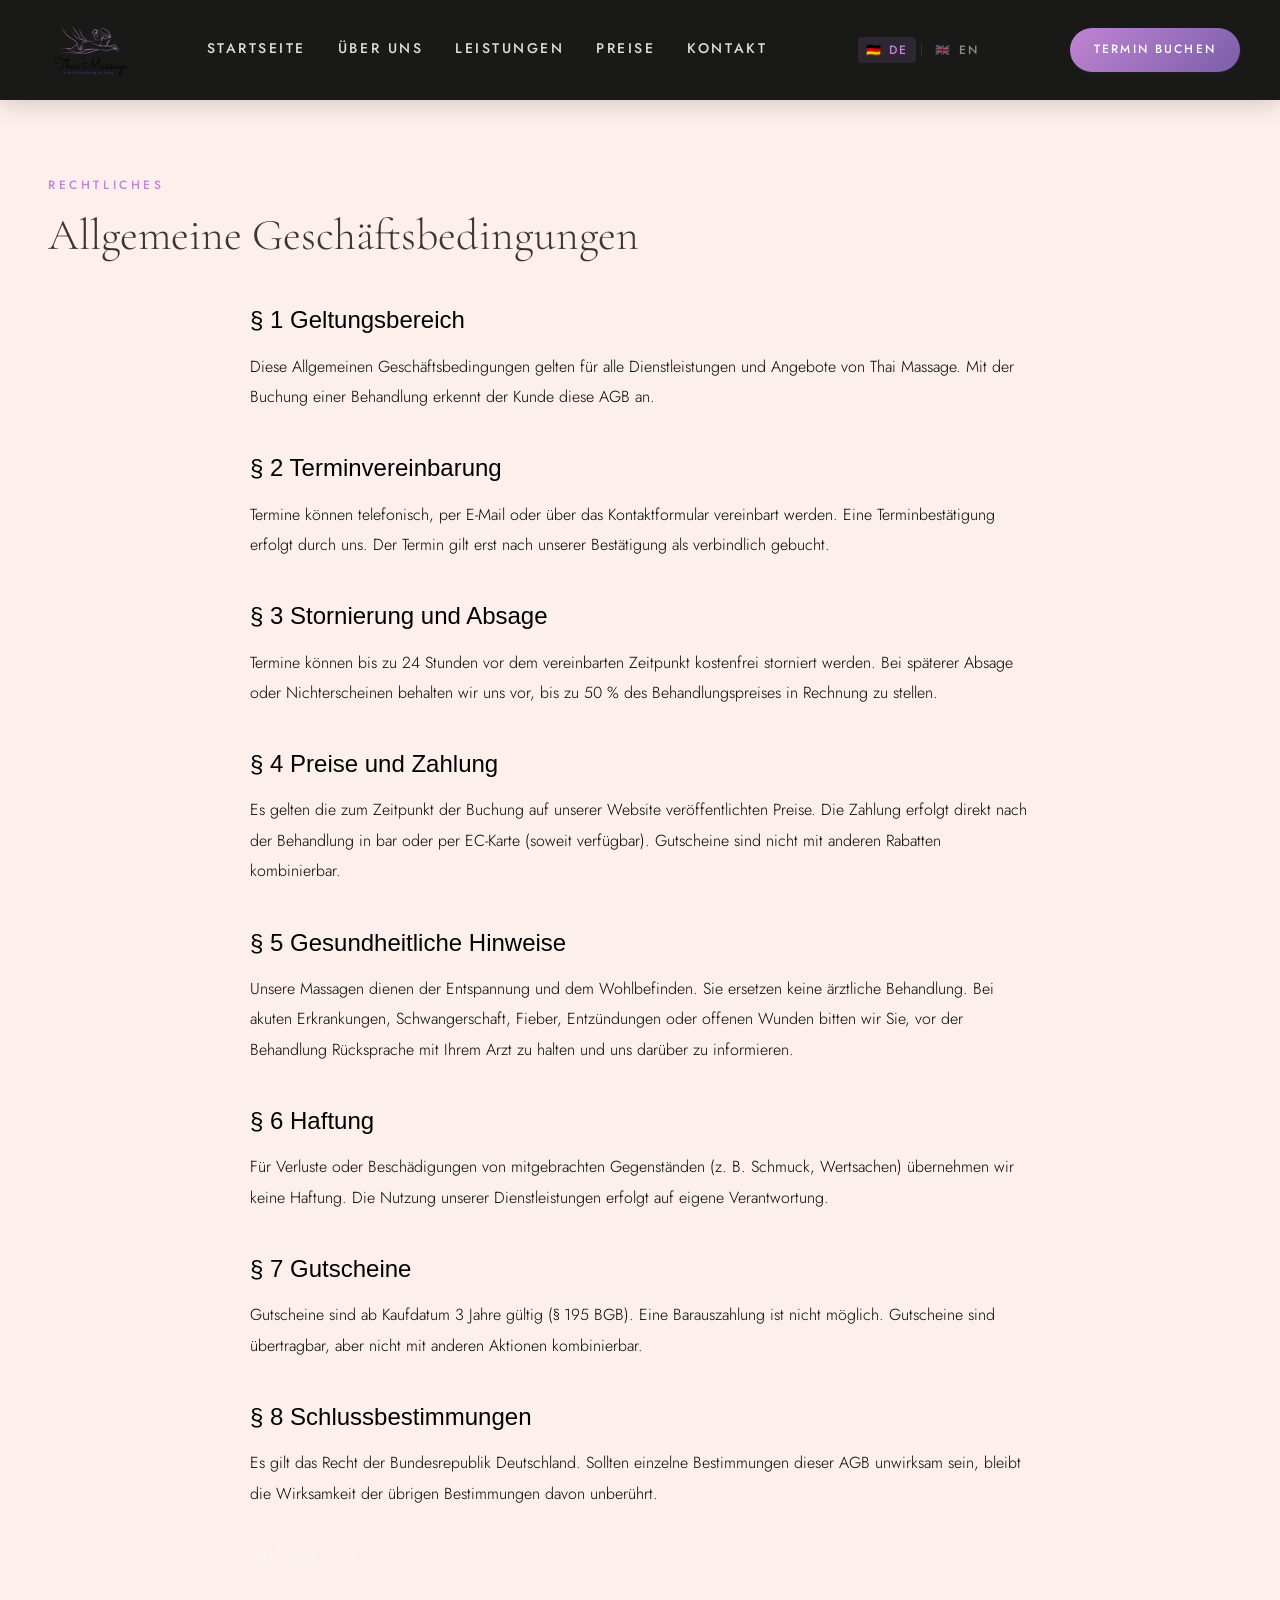
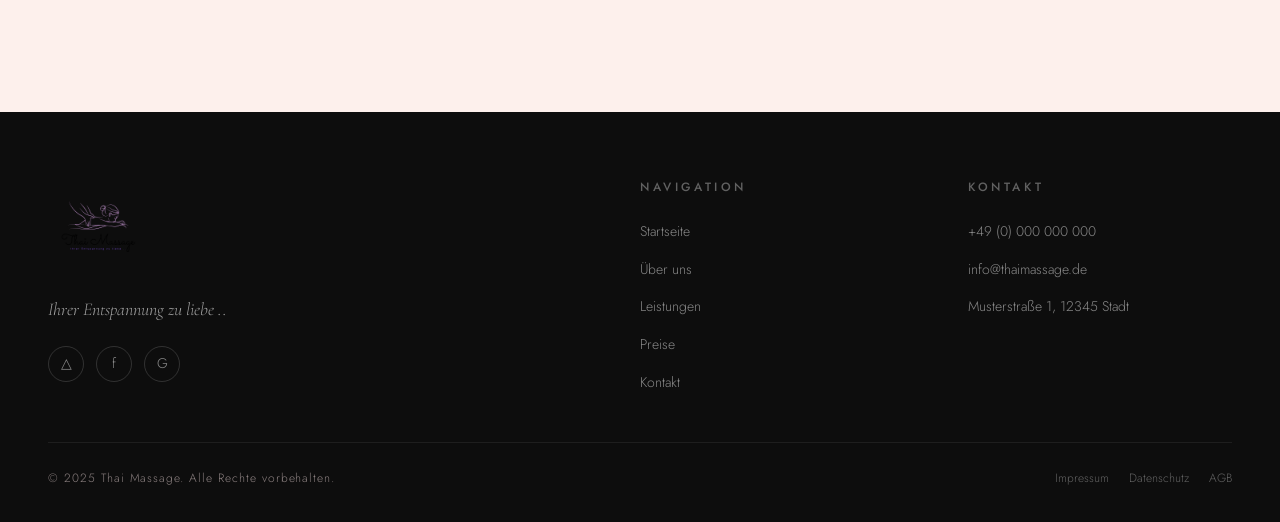
==== agb.html @ 2778a600 "update commit" ====
<!DOCTYPE html>
<html lang="de">
  <head>
    <meta charset="UTF-8" />
    <meta name="viewport" content="width=device-width, initial-scale=1.0" />
    <meta
      name="description"
      content="Allgemeine Geschäftsbedingungen – Thai Massage" />
    <title>AGB – Thai Massage</title>

    <link rel="stylesheet" href="css/variables.css" />
    <link rel="stylesheet" href="css/base.css" />
    <link rel="stylesheet" href="css/navbar.css" />
    <link rel="stylesheet" href="css/sections.css" />
    <link rel="stylesheet" href="css/contact.css" />
    <link rel="stylesheet" href="css/responsive.css" />
  </head>

  <body>
    <!-- NAVBAR -->
    <header id="navbar" class="navbar">
      <div class="navbar__inner">
        <a href="index.html" class="navbar__logo">
          <img src="images/transparent-logo.png" alt="Thai Massage Logo" />
        </a>
        <nav class="navbar__nav" aria-label="Hauptnavigation">
          <a
            href="index.html"
            class="navbar__link"
            data-de="Startseite"
            data-en="Home"
            >Startseite</a
          >
          <a
            href="index.html#about"
            class="navbar__link"
            data-de="Über uns"
            data-en="About"
            >Über uns</a
          >
          <a
            href="leistungen.html"
            class="navbar__link"
            data-de="Leistungen"
            data-en="Services"
            >Leistungen</a
          >
          <a
            href="leistungen.html#preise"
            class="navbar__link"
            data-de="Preise"
            data-en="Prices"
            >Preise</a
          >
          <a
            href="kontakt.html"
            class="navbar__link"
            data-de="Kontakt"
            data-en="Contact"
            >Kontakt</a
          >
        </nav>
        <div class="lang-toggle">
          <button class="lang-toggle__btn active" data-lang="de">🇩🇪 DE</button>
          <span class="lang-toggle__sep">|</span>
          <button class="lang-toggle__btn" data-lang="en">🇬🇧 EN</button>
        </div>
        <a
          href="kontakt.html"
          class="navbar__cta"
          data-de="Termin buchen"
          data-en="Book Now"
          >Termin buchen</a
        >
        <button
          id="burger"
          class="burger"
          aria-label="Menü öffnen"
          aria-expanded="false">
          <span class="burger__line"></span>
          <span class="burger__line"></span>
          <span class="burger__line"></span>
        </button>
      </div>
    </header>

    <!-- Mobile Menu -->
    <div id="mobileMenu" class="mobile-menu" role="dialog" aria-modal="true">
      <a
        href="index.html"
        class="mobile-menu__link"
        data-de="Startseite"
        data-en="Home"
        >Startseite</a
      >
      <a
        href="index.html#about"
        class="mobile-menu__link"
        data-de="Über uns"
        data-en="About"
        >Über uns</a
      >
      <a
        href="leistungen.html"
        class="mobile-menu__link"
        data-de="Leistungen"
        data-en="Services"
        >Leistungen</a
      >
      <a
        href="leistungen.html#preise"
        class="mobile-menu__link"
        data-de="Preise"
        data-en="Prices"
        >Preise</a
      >
      <a
        href="kontakt.html"
        class="mobile-menu__link"
        data-de="Kontakt"
        data-en="Contact"
        >Kontakt</a
      >
      <div class="mobile-menu__lang">
        <button class="lang-toggle__btn" data-lang="de">🇩🇪 DE</button>
        <span class="lang-toggle__sep">|</span>
        <button class="lang-toggle__btn" data-lang="en">🇬🇧 EN</button>
      </div>
      <a
        href="kontakt.html"
        class="mobile-menu__cta"
        data-de="Termin buchen"
        data-en="Book Now"
        >Termin buchen</a
      >
      <span class="mobile-menu__deco">Thai Massage</span>
    </div>

    <main>
      <section class="services section" id="agb">
        <div class="container">
          <div class="services__header reveal">
            <span
              class="section-label"
              data-de="Rechtliches"
              data-en="Legal"
              id="rechtliches"
              >Rechtliches</span
            >
            <h1
              class="section-title"
              data-de="Allgemeine Geschäftsbedingungen"
              data-en="Terms and Conditions"
              id="agb-h1">
              Allgemeine Geschäftsbedingungen
            </h1>
          </div>

          <div class="legal-content reveal">
            <h2 data-de="§ 1 Geltungsbereich" data-en="§ 1 Scope">
              § 1 Geltungsbereich
            </h2>
            <p
              data-de="Diese Allgemeinen Geschäftsbedingungen gelten für alle Dienstleistungen und Angebote von Thai Massage. Mit der Buchung einer Behandlung erkennt der Kunde diese AGB an."
              data-en="These Terms and Conditions apply to all services and offers by Thai Massage. By booking a treatment, the customer accepts these Terms.">
              Diese Allgemeinen Geschäftsbedingungen gelten für alle
              Dienstleistungen und Angebote von Thai Massage. Mit der Buchung
              einer Behandlung erkennt der Kunde diese AGB an.
            </p>

            <h2 data-de="§ 2 Terminvereinbarung" data-en="§ 2 Appointments">
              § 2 Terminvereinbarung
            </h2>
            <p
              data-de="Termine können telefonisch, per E-Mail oder über das Kontaktformular vereinbart werden. Eine Terminbestätigung erfolgt durch uns. Der Termin gilt erst nach unserer Bestätigung als verbindlich gebucht."
              data-en="Appointments can be made by phone, email or via the contact form. Confirmation will be provided by us. The appointment is only considered binding after our confirmation.">
              Termine können telefonisch, per E-Mail oder über das
              Kontaktformular vereinbart werden. Eine Terminbestätigung erfolgt
              durch uns. Der Termin gilt erst nach unserer Bestätigung als
              verbindlich gebucht.
            </p>

            <h2 data-de="§ 3 Stornierung und Absage" data-en="§ 3 Cancellation">
              § 3 Stornierung und Absage
            </h2>
            <p
              data-de="Termine können bis zu 24 Stunden vor dem vereinbarten Zeitpunkt kostenfrei storniert werden. Bei späterer Absage oder Nichterscheinen behalten wir uns vor, bis zu 50 % des Behandlungspreises in Rechnung zu stellen."
              data-en="Appointments can be cancelled free of charge up to 24 hours before the agreed time. In the event of later cancellation or no-show, we reserve the right to charge up to 50% of the treatment price.">
              Termine können bis zu 24 Stunden vor dem vereinbarten Zeitpunkt
              kostenfrei storniert werden. Bei späterer Absage oder
              Nichterscheinen behalten wir uns vor, bis zu 50 % des
              Behandlungspreises in Rechnung zu stellen.
            </p>

            <h2
              data-de="§ 4 Preise und Zahlung"
              data-en="§ 4 Prices and payment">
              § 4 Preise und Zahlung
            </h2>
            <p
              data-de="Es gelten die zum Zeitpunkt der Buchung auf unserer Website veröffentlichten Preise. Die Zahlung erfolgt direkt nach der Behandlung in bar oder per EC-Karte (soweit verfügbar). Gutscheine sind nicht mit anderen Rabatten kombinierbar."
              data-en="The prices published on our website at the time of booking apply. Payment is due directly after the treatment in cash or by debit card (if available). Vouchers cannot be combined with other discounts.">
              Es gelten die zum Zeitpunkt der Buchung auf unserer Website
              veröffentlichten Preise. Die Zahlung erfolgt direkt nach der
              Behandlung in bar oder per EC-Karte (soweit verfügbar). Gutscheine
              sind nicht mit anderen Rabatten kombinierbar.
            </p>

            <h2
              data-de="§ 5 Gesundheitliche Hinweise"
              data-en="§ 5 Health information">
              § 5 Gesundheitliche Hinweise
            </h2>
            <p
              data-de="Unsere Massagen dienen der Entspannung und dem Wohlbefinden. Sie ersetzen keine ärztliche Behandlung. Bei akuten Erkrankungen, Schwangerschaft, Fieber, Entzündungen oder offenen Wunden bitten wir Sie, vor der Behandlung Rücksprache mit Ihrem Arzt zu halten und uns darüber zu informieren."
              data-en="Our massages are for relaxation and well-being. They do not replace medical treatment. In case of acute illness, pregnancy, fever, inflammation or open wounds, please consult your doctor before treatment and inform us accordingly.">
              Unsere Massagen dienen der Entspannung und dem Wohlbefinden. Sie
              ersetzen keine ärztliche Behandlung. Bei akuten Erkrankungen,
              Schwangerschaft, Fieber, Entzündungen oder offenen Wunden bitten
              wir Sie, vor der Behandlung Rücksprache mit Ihrem Arzt zu halten
              und uns darüber zu informieren.
            </p>

            <h2 data-de="§ 6 Haftung" data-en="§ 6 Liability">§ 6 Haftung</h2>
            <p
              data-de="Für Verluste oder Beschädigungen von mitgebrachten Gegenständen (z. B. Schmuck, Wertsachen) übernehmen wir keine Haftung. Die Nutzung unserer Dienstleistungen erfolgt auf eigene Verantwortung."
              data-en="We accept no liability for the loss or damage of personal belongings (e.g. jewellery, valuables). Use of our services is at your own risk.">
              Für Verluste oder Beschädigungen von mitgebrachten Gegenständen
              (z. B. Schmuck, Wertsachen) übernehmen wir keine Haftung. Die
              Nutzung unserer Dienstleistungen erfolgt auf eigene Verantwortung.
            </p>

            <h2 data-de="§ 7 Gutscheine" data-en="§ 7 Vouchers">
              § 7 Gutscheine
            </h2>
            <p
              data-de="Gutscheine sind ab Kaufdatum 3 Jahre gültig (§ 195 BGB). Eine Barauszahlung ist nicht möglich. Gutscheine sind übertragbar, aber nicht mit anderen Aktionen kombinierbar."
              data-en="Vouchers are valid for 3 years from the date of purchase (§ 195 BGB). Cash payment is not possible. Vouchers are transferable but cannot be combined with other promotions.">
              Gutscheine sind ab Kaufdatum 3 Jahre gültig (§ 195 BGB). Eine
              Barauszahlung ist nicht möglich. Gutscheine sind übertragbar, aber
              nicht mit anderen Aktionen kombinierbar.
            </p>

            <h2
              data-de="§ 8 Schlussbestimmungen"
              data-en="§ 8 Final provisions">
              § 8 Schlussbestimmungen
            </h2>
            <p
              data-de="Es gilt das Recht der Bundesrepublik Deutschland. Sollten einzelne Bestimmungen dieser AGB unwirksam sein, bleibt die Wirksamkeit der übrigen Bestimmungen davon unberührt."
              data-en="The law of the Federal Republic of Germany applies. Should individual provisions of these Terms be invalid, the validity of the remaining provisions shall remain unaffected.">
              Es gilt das Recht der Bundesrepublik Deutschland. Sollten einzelne
              Bestimmungen dieser AGB unwirksam sein, bleibt die Wirksamkeit der
              übrigen Bestimmungen davon unberührt.
            </p>

            <p
              style="
                margin-top: var(--space-8);
                color: rgba(255, 255, 255, 0.4);
                font-size: var(--fs-sm);
              ">
              <span
                data-de="Stand: März 2025"
                data-en="Last updated: March 2025"
                >Stand: März 2025</span
              >
            </p>
          </div>
        </div>
      </section>
    </main>

    <!-- FOOTER -->
    <footer class="footer">
      <div class="container">
        <div class="footer__inner">
          <div class="footer__brand">
            <img src="images/transparent-logo.png" alt="Thai Massage Logo" />
            <p
              class="footer__tagline"
              data-de="Ihrer Entspannung zu liebe .."
              data-en="Dedicated to your relaxation ..">
              Ihrer Entspannung zu liebe ..
            </p>
            <div class="footer__social">
              <a href="#" class="footer__social-link" aria-label="Instagram"
                >&#9651;</a
              >
              <a href="#" class="footer__social-link" aria-label="Facebook"
                >f</a
              >
              <a href="#" class="footer__social-link" aria-label="Google">G</a>
            </div>
          </div>
          <div>
            <p
              class="footer__col-title"
              data-de="Navigation"
              data-en="Navigation">
              Navigation
            </p>
            <ul class="footer__links">
              <li>
                <a
                  href="index.html"
                  class="footer__link"
                  data-de="Startseite"
                  data-en="Home"
                  >Startseite</a
                >
              </li>
              <li>
                <a
                  href="index.html#about"
                  class="footer__link"
                  data-de="Über uns"
                  data-en="About"
                  >Über uns</a
                >
              </li>
              <li>
                <a
                  href="leistungen.html"
                  class="footer__link"
                  data-de="Leistungen"
                  data-en="Services"
                  >Leistungen</a
                >
              </li>
              <li>
                <a
                  href="leistungen.html#preise"
                  class="footer__link"
                  data-de="Preise"
                  data-en="Prices"
                  >Preise</a
                >
              </li>
              <li>
                <a
                  href="kontakt.html"
                  class="footer__link"
                  data-de="Kontakt"
                  data-en="Contact"
                  >Kontakt</a
                >
              </li>
            </ul>
          </div>
          <div>
            <p class="footer__col-title" data-de="Kontakt" data-en="Contact">
              Kontakt
            </p>
            <ul class="footer__links">
              <li>
                <a href="tel:+49000000000" class="footer__link"
                  >+49 (0) 000 000 000</a
                >
              </li>
              <li>
                <a href="mailto:info@thaimassage.de" class="footer__link"
                  >info@thaimassage.de</a
                >
              </li>
              <li>
                <span
                  class="footer__link"
                  data-de="Musterstraße 1, 12345 Stadt"
                  data-en="Sample Street 1, 12345 City"
                  >Musterstraße 1, 12345 Stadt</span
                >
              </li>
            </ul>
          </div>
        </div>
        <div class="footer__bottom">
          <p
            class="footer__copy"
            data-de="© 2025 Thai Massage. Alle Rechte vorbehalten."
            data-en="© 2025 Thai Massage. All rights reserved.">
            © 2025 Thai Massage. Alle Rechte vorbehalten.
          </p>
          <div class="footer__legal">
            <a href="impressum.html" data-de="Impressum" data-en="Imprint"
              >Impressum</a
            >
            <a href="datenschutz.html" data-de="Datenschutz" data-en="Privacy"
              >Datenschutz</a
            >
            <a href="agb.html" data-de="AGB" data-en="Terms">AGB</a>
          </div>
        </div>
      </div>
    </footer>

    <script src="js/main.js"></script>
  </body>
</html>
---- css/variables.css ----
/* ============================================================
   THAI MASSAGE – Design Tokens
   variables.css
   ============================================================ */

@import url("https://fonts.googleapis.com/css2?family=Cormorant+Garamond:ital,wght@0,300;0,400;0,600;1,300;1,400&family=Jost:wght@300;400;500&family=Pinyon+Script&display=swap");

:root {
  /* ----------------------------------------------------------
        FARBEN – abgeleitet aus dem Logo
     ---------------------------------------------------------- */

  /* Basis */
  --color-cream: #fdf0ec; /* warmes Cremeweiß (Logo-Hintergrund) */
  --color-deep: #0d0d0d; /* fast Schwarz (Dark-Logo-BG)          */
  --color-white: #ffffff;

  /* Primär-Akzent – Lavendel / Rosa-Lila der Illustration */
  --color-lavender: #c084d4; /* hell, zart                           */
  --color-violet: #7b5ea7; /* tief, gesättigt (Slogan-Farbe)       */
  --color-violet-dark: #5a3e8a; /* hover / pressed                      */

  /* Neutrale Töne */
  --color-stone: #3d3535; /* Dunkelbraun für Fließtext            */
  --color-muted: #8a7f7f; /* Subtexte, Labels                     */
  --color-border: #e8d9d4; /* Linien, Divider                      */
  --color-surface: #faf4f1; /* Karten-Hintergrund                   */

  /* Overlays */
  --color-overlay-dark: rgba(13, 13, 13, 0.55);
  --color-overlay-soft: rgba(253, 240, 236, 0.85);

  /* ----------------------------------------------------------
        TYPOGRAFIE
     ---------------------------------------------------------- */

  /* Display – für große Headlines, Salonname */
  --font-display: "Pinyon Script", cursive;

  /* Serif – für Abschnitt-Überschriften, elegante Texte */
  --font-serif: "Cormorant Garamond", serif;

  /* Sans – für Navigation, Body, Labels, Buttons */
  --font-sans: "Jost", sans-serif;

  /* Font Weights */
  --fw-light: 300;
  --fw-regular: 400;
  --fw-medium: 500;
  --fw-semibold: 600;

  /* Font Sizes – Mobile-First (Basis) */
  --fs-xs: 0.75rem; /*  12px */
  --fs-sm: 0.875rem; /*  14px */
  --fs-base: 1rem; /*  16px */
  --fs-md: 1.125rem; /*  18px */
  --fs-lg: 1.5rem; /*  24px */
  --fs-xl: 2rem; /*  32px */
  --fs-2xl: 2.75rem; /*  44px */
  --fs-3xl: 4rem; /*  64px */
  --fs-4xl: 6rem; /*  96px */

  /* Line Heights */
  --lh-tight: 1.1;
  --lh-snug: 1.3;
  --lh-normal: 1.6;
  --lh-loose: 1.9;

  /* Letter Spacing */
  --ls-tight: -0.02em;
  --ls-normal: 0;
  --ls-wide: 0.08em;
  --ls-wider: 0.18em;
  --ls-widest: 0.3em;

  /* ----------------------------------------------------------
        SPACING
     ---------------------------------------------------------- */
  --space-1: 0.25rem; /*  4px  */
  --space-2: 0.5rem; /*  8px  */
  --space-3: 0.75rem; /* 12px  */
  --space-4: 1rem; /* 16px  */
  --space-5: 1.25rem; /* 20px  */
  --space-6: 1.5rem; /* 24px  */
  --space-8: 2rem; /* 32px  */
  --space-10: 2.5rem; /* 40px  */
  --space-12: 3rem; /* 48px  */
  --space-16: 4rem; /* 64px  */
  --space-20: 5rem; /* 80px  */
  --space-24: 6rem; /* 96px  */
  --space-32: 8rem; /* 128px */

  /* ----------------------------------------------------------
        LAYOUT
     ---------------------------------------------------------- */
  --max-width: 1280px;
  --max-width-text: 720px;
  --navbar-height: 100px;

  /* ----------------------------------------------------------
        BORDER RADIUS
     ---------------------------------------------------------- */
  --radius-sm: 4px;
  --radius-md: 12px;
  --radius-lg: 24px;
  --radius-xl: 48px;
  --radius-full: 9999px;

  /* ----------------------------------------------------------
        SCHATTEN
     ---------------------------------------------------------- */
  --shadow-sm: 0 2px 8px rgba(123, 94, 167, 0.08);
  --shadow-md: 0 8px 32px rgba(123, 94, 167, 0.14);
  --shadow-lg: 0 20px 60px rgba(13, 13, 13, 0.18);
  --shadow-card: 0 4px 24px rgba(192, 132, 212, 0.12);

  /* ----------------------------------------------------------
        ANIMATIONEN
     ---------------------------------------------------------- */
  --transition-fast: 0.2s ease;
  --transition-base: 0.35s ease;
  --transition-slow: 0.6s cubic-bezier(0.4, 0, 0.2, 1);
  --transition-silk: 0.9s cubic-bezier(0.25, 0.46, 0.45, 0.94);

  /* ----------------------------------------------------------
        Z-INDEX SCHICHTEN
     ---------------------------------------------------------- */
  --z-base: 1;
  --z-card: 10;
  --z-sticky: 100;
  --z-navbar: 200;
  --z-overlay: 300;
  --z-modal: 400;
}
---- css/base.css ----
/* ============================================================
   THAI MASSAGE – Base Styles
   base.css
   ============================================================ */

/* ----------------------------------------------------------
   RESET & BOX MODEL
---------------------------------------------------------- */
*,
*::before,
*::after {
  box-sizing: border-box;
  margin: 0;
  padding: 0;
}

html {
  font-size: 16px;
  scroll-behavior: smooth;
  -webkit-text-size-adjust: 100%;
}

body {
  font-family: var(--font-sans);
  font-weight: var(--fw-light);
  font-size: var(--fs-base);
  line-height: var(--lh-normal);
  color: var(--color-stone);
  background-color: var(--color-cream);
  overflow-x: hidden;
  -webkit-font-smoothing: antialiased;
  -moz-osx-font-smoothing: grayscale;
}

img,
video {
  max-width: 100%;
  height: auto;
  display: block;
}

a {
  color: inherit;
  text-decoration: none;
}

ul,
ol {
  list-style: none;
}

button {
  cursor: pointer;
  border: none;
  background: none;
  font-family: inherit;
}

input,
textarea,
select {
  font-family: inherit;
  font-size: inherit;
}

/* ----------------------------------------------------------
     TYPOGRAFIE – Globale Hierarchie
  ---------------------------------------------------------- */

/* Display – Salonname, große poetische Headlines */
.display {
  font-family: var(--font-display);
  font-weight: var(--fw-regular);
  line-height: var(--lh-tight);
  color: var(--color-deep);
}

/* Überschriften – Sektionen */
h1,
h2,
h3,
h4 {
  font-family: var(--font-serif);
  font-weight: var(--fw-light);
  line-height: var(--lh-snug);
  color: var(--color-stone);
}

h1 {
  font-size: var(--fs-2xl);
}
h2 {
  font-size: var(--fs-xl);
}
h3 {
  font-size: var(--fs-lg);
}
h4 {
  font-size: var(--fs-md);
}

/* Body Text */
p {
  font-family: var(--font-sans);
  font-weight: var(--fw-light);
  font-size: var(--fs-base);
  line-height: var(--lh-loose);
  color: var(--color-muted);
}

/* Kursiv / elegant */
em {
  font-family: var(--font-serif);
  font-style: italic;
  color: var(--color-violet);
}

/* ----------------------------------------------------------
     LAYOUT HELFER
  ---------------------------------------------------------- */
.container {
  width: 100%;
  max-width: var(--max-width);
  margin: 0 auto;
  padding: 0 var(--space-5);
}

@media (min-width: 768px) {
  .container {
    padding: 0 var(--space-8);
  }
}

@media (min-width: 1024px) {
  .container {
    padding: 0 var(--space-12);
  }
}

/* ----------------------------------------------------------
     SECTION GEMEINSAME STYLES
  ---------------------------------------------------------- */
.section {
  padding: var(--space-16) 0;
}

@media (min-width: 768px) {
  .section {
    padding: var(--space-24) 0;
  }
}

/* Section Label – kleiner Übertext über Headlines */
.section-label {
  font-family: var(--font-sans);
  font-weight: var(--fw-medium);
  font-size: var(--fs-xs);
  letter-spacing: var(--ls-widest);
  text-transform: uppercase;
  color: var(--color-lavender);
  display: block;
  margin-bottom: var(--space-3);
}

/* Section Headline */
.section-title {
  font-family: var(--font-serif);
  font-weight: var(--fw-light);
  font-size: var(--fs-xl);
  line-height: var(--lh-snug);
  color: var(--color-stone);
  margin-bottom: var(--space-4);
}

@media (min-width: 768px) {
  .section-title {
    font-size: var(--fs-2xl);
  }
}

/* Section Subtext */
.section-sub {
  font-family: var(--font-sans);
  font-weight: var(--fw-light);
  font-size: var(--fs-md);
  color: var(--color-muted);
  line-height: var(--lh-loose);
  max-width: var(--max-width-text);
}

/* Dekorative Trennlinie */
.divider {
  width: 48px;
  height: 1px;
  background: linear-gradient(
    90deg,
    var(--color-lavender),
    var(--color-violet)
  );
  margin: var(--space-5) 0;
  border: none;
}

.divider--center {
  margin: var(--space-5) auto;
}

/* ----------------------------------------------------------
     BUTTONS
  ---------------------------------------------------------- */

/* Primär Button */
.btn {
  display: inline-flex;
  align-items: center;
  gap: var(--space-2);
  font-family: var(--font-sans);
  font-weight: var(--fw-medium);
  font-size: var(--fs-sm);
  letter-spacing: var(--ls-wider);
  text-transform: uppercase;
  padding: var(--space-4) var(--space-8);
  border-radius: var(--radius-full);
  transition: all var(--transition-base);
  position: relative;
  overflow: hidden;
}

.btn--primary {
  background: linear-gradient(
    135deg,
    var(--color-lavender),
    var(--color-violet)
  );
  color: var(--color-white);
  box-shadow: var(--shadow-md);
}

.btn--primary:hover {
  transform: translateY(-2px);
  box-shadow: 0 12px 40px rgba(123, 94, 167, 0.35);
}

.btn--outline {
  border: 1px solid var(--color-violet);
  color: var(--color-violet);
  background: transparent;
}

.btn--outline:hover {
  background: var(--color-violet);
  color: var(--color-white);
}

.btn--ghost {
  color: var(--color-white);
  background: rgb(172, 100, 172);
}

.btn--ghost:hover {
  transform: translateY(-2px);
}

/* ----------------------------------------------------------
     SCROLL REVEAL ANIMATION
  ---------------------------------------------------------- */
.reveal {
  opacity: 0;
  transform: translateY(30px);
  transition: opacity var(--transition-slow), transform var(--transition-slow);
}

.reveal.visible {
  opacity: 1;
  transform: translateY(0);
}

.reveal--left {
  opacity: 0;
  transform: translateX(-30px);
  transition: opacity var(--transition-slow), transform var(--transition-slow);
}

.reveal--left.visible {
  opacity: 1;
  transform: translateX(0);
}

.reveal--right {
  opacity: 0;
  transform: translateX(30px);
  transition: opacity var(--transition-slow), transform var(--transition-slow);
}

.reveal--right.visible {
  opacity: 1;
  transform: translateX(0);
}

/* Verzögerungen für gestaffelte Animationen */
.delay-1 {
  transition-delay: 0.1s;
}
.delay-2 {
  transition-delay: 0.2s;
}
.delay-3 {
  transition-delay: 0.35s;
}
.delay-4 {
  transition-delay: 0.5s;
}
.delay-5 {
  transition-delay: 0.65s;
}

/* ----------------------------------------------------------
     UTILITY
  ---------------------------------------------------------- */
.text-center {
  text-align: center;
}
.text-left {
  text-align: left;
}
.text-right {
  text-align: right;
}

.visually-hidden {
  position: absolute;
  width: 1px;
  height: 1px;
  overflow: hidden;
  clip: rect(0 0 0 0);
  white-space: nowrap;
}
---- css/navbar.css ----
/* ============================================================
   THAI MASSAGE – Navbar
   navbar.css
   ============================================================ */

/* ----------------------------------------------------------
   NAVBAR WRAPPER
   z-index: 1000 → immer über allem
---------------------------------------------------------- */
.navbar {
  position: fixed;
  top: 0;
  left: 0;
  width: 100%;
  height: var(--navbar-height);
  z-index: 1000;
  background: rgba(13, 13, 13, 0.95);
  backdrop-filter: blur(12px);
  -webkit-backdrop-filter: blur(12px);
  box-shadow: 0 2px 24px rgba(0, 0, 0, 0.2);
}

.navbar__inner {
  display: flex;
  align-items: center;
  justify-content: space-between;
  height: 100%;
  padding: 0 var(--space-6);
  max-width: var(--max-width);
  margin: 0 auto;
}

/* ----------------------------------------------------------
     LOGO
  ---------------------------------------------------------- */
.navbar__logo {
  display: flex;
  align-items: center;
}

.navbar__logo img {
  height: 100px;
  width: auto;
  transition: transform var(--transition-base);
}

.navbar__logo:hover img {
  transform: scale(1.04);
}

/* ----------------------------------------------------------
     DESKTOP NAVIGATION – nur ab 1180px
  ---------------------------------------------------------- */
.navbar__nav {
  display: none;
}

@media (min-width: 1180px) {
  .navbar__nav {
    display: flex;
    align-items: center;
    gap: var(--space-8);
  }
}

.navbar__link {
  font-family: var(--font-sans);
  font-weight: var(--fw-medium);
  font-size: var(--fs-sm);
  letter-spacing: var(--ls-wider);
  text-transform: uppercase;
  color: rgba(255, 255, 255, 0.85);
  position: relative;
  padding-bottom: var(--space-1);
  transition: color var(--transition-fast);
}

.navbar__link::after {
  content: "";
  position: absolute;
  bottom: 0;
  left: 0;
  width: 0;
  height: 1px;
  background: linear-gradient(
    90deg,
    var(--color-lavender),
    var(--color-violet)
  );
  transition: width var(--transition-base);
}

.navbar__link:hover {
  color: var(--color-lavender);
}

.navbar__link:hover::after {
  width: 100%;
}

/* ----------------------------------------------------------
     LANGUAGE TOGGLE – nur ab 1180px
  ---------------------------------------------------------- */
.lang-toggle {
  display: none;
}

@media (min-width: 1180px) {
  .lang-toggle {
    display: flex;
    align-items: center;
    gap: var(--space-1);
    margin-left: var(--space-6);
  }
}

.lang-toggle__btn {
  font-family: var(--font-sans);
  font-weight: var(--fw-medium);
  font-size: var(--fs-xs);
  letter-spacing: var(--ls-wider);
  text-transform: uppercase;
  color: rgba(255, 255, 255, 0.5);
  padding: var(--space-1) var(--space-2);
  border-radius: var(--radius-sm);
  transition: all var(--transition-fast);
}

.lang-toggle__btn.active {
  color: var(--color-lavender);
  background: rgba(192, 132, 212, 0.12);
}

.lang-toggle__btn:hover {
  color: var(--color-lavender);
}

.lang-toggle__sep {
  color: rgba(255, 255, 255, 0.2);
  font-size: var(--fs-xs);
}

/* ----------------------------------------------------------
     CTA BUTTON – nur ab 1180px
  ---------------------------------------------------------- */
.navbar__cta {
  display: none;
}

@media (min-width: 1180px) {
  .navbar__cta {
    display: inline-flex;
    align-items: center;
    font-family: var(--font-sans);
    font-weight: var(--fw-medium);
    font-size: var(--fs-xs);
    letter-spacing: var(--ls-wider);
    text-transform: uppercase;
    padding: var(--space-3) var(--space-6);
    border-radius: var(--radius-full);
    background: linear-gradient(
      135deg,
      var(--color-lavender),
      var(--color-violet)
    );
    color: var(--color-white);
    transition: all var(--transition-base);
    box-shadow: var(--shadow-sm);
    margin-left: var(--space-4);
  }

  .navbar__cta:hover {
    transform: translateY(-2px);
    box-shadow: var(--shadow-md);
  }
}

/* ----------------------------------------------------------
     BURGER BUTTON – unter 1180px
     z-index: 1001 → über Navbar (1000) und Mobile Menu (999)
  ---------------------------------------------------------- */
.burger {
  display: flex;
  flex-direction: column;
  justify-content: center;
  align-items: center;
  gap: 6px;
  width: 44px;
  height: 44px;
  cursor: pointer;
  background: transparent;
  border: none;
  flex-shrink: 0;
  position: relative;
  z-index: 1001;
}

@media (min-width: 1180px) {
  .burger {
    display: none;
  }
}

.burger__line {
  width: 24px;
  height: 2px;
  background: rgba(255, 255, 255, 0.9);
  border-radius: 2px;
  transition: all var(--transition-base);
  transform-origin: center;
  display: block;
}

/* Burger → X */
.burger.open .burger__line:nth-child(1) {
  transform: translateY(8px) rotate(45deg);
}

.burger.open .burger__line:nth-child(2) {
  opacity: 0;
  transform: scaleX(0);
}

.burger.open .burger__line:nth-child(3) {
  transform: translateY(-8px) rotate(-45deg);
}

/* ----------------------------------------------------------
     MOBILE MENU OVERLAY
     z-index: 999 → unter Navbar (1000) → Burger bleibt sichtbar
  ---------------------------------------------------------- */
.mobile-menu {
  position: fixed;
  inset: 0;
  background: var(--color-cream);
  z-index: 999;
  display: flex;
  flex-direction: column;
  align-items: center;
  justify-content: center;
  gap: var(--space-6);
  opacity: 0;
  pointer-events: none;
  transform: translateY(-100%);
  transition: opacity var(--transition-slow), transform var(--transition-slow);
}

.mobile-menu.open {
  opacity: 1;
  pointer-events: all;
  transform: translateY(0);
}

.mobile-menu__link {
  font-family: var(--font-serif);
  font-weight: var(--fw-light);
  font-size: var(--fs-2xl);
  color: var(--color-stone);
  letter-spacing: var(--ls-tight);
  transition: color var(--transition-fast);
  position: relative;
}

.mobile-menu__link::after {
  content: "";
  position: absolute;
  bottom: -4px;
  left: 50%;
  transform: translateX(-50%);
  width: 0;
  height: 1px;
  background: linear-gradient(
    90deg,
    var(--color-lavender),
    var(--color-violet)
  );
  transition: width var(--transition-base);
}

.mobile-menu__link:hover {
  color: var(--color-violet);
}

.mobile-menu__link:hover::after {
  width: 60%;
}

.mobile-menu__lang {
  display: flex;
  align-items: center;
  gap: var(--space-3);
  margin-top: var(--space-4);
}

.mobile-menu__cta {
  margin-top: var(--space-4);
  font-family: var(--font-sans);
  font-weight: var(--fw-medium);
  font-size: var(--fs-sm);
  letter-spacing: var(--ls-wider);
  text-transform: uppercase;
  padding: var(--space-4) var(--space-10);
  border-radius: var(--radius-full);
  background: linear-gradient(
    135deg,
    var(--color-lavender),
    var(--color-violet)
  );
  color: var(--color-white);
  box-shadow: var(--shadow-md);
  transition: all var(--transition-base);
}

.mobile-menu__cta:hover {
  transform: translateY(-2px);
  box-shadow: var(--shadow-lg);
}

.mobile-menu__deco {
  position: absolute;
  bottom: var(--space-8);
  font-family: var(--font-display);
  font-size: var(--fs-3xl);
  color: rgba(192, 132, 212, 0.1);
  pointer-events: none;
  user-select: none;
}
---- css/sections.css ----
/* ============================================================
   THAI MASSAGE – Sections
   sections.css
   (Über uns · Galerie · Atmosphäre · Testimonials)
   ============================================================ */

/* ----------------------------------------------------------
   ÜBER UNS
---------------------------------------------------------- */
.about {
  background: var(--color-cream);
  overflow: hidden;
}

.about__inner {
  display: grid;
  grid-template-columns: 1fr;
  gap: var(--space-12);
  align-items: center;
}

@media (min-width: 1024px) {
  .about__inner {
    grid-template-columns: 1fr 1fr;
    gap: var(--space-20);
  }
}

/* Bild-Seite */
.about__visual {
  position: relative;
}

.about__img-main {
  width: 100%;
  height: 480px;
  object-fit: cover;
  object-position: center top;
  border-radius: var(--radius-lg);
  box-shadow: var(--shadow-lg);
}

@media (min-width: 1024px) {
  .about__img-main {
    height: 620px;
  }
}

/* Schwebendes Bild-Overlay oben rechts */
.about__img-accent {
  display: none;
}

@media (min-width: 768px) {
  .about__img-accent {
    display: block;
    position: absolute;
    top: -var(--space-8);
    right: -var(--space-8);
    width: 200px;
    height: 260px;
    object-fit: cover;
    border-radius: var(--radius-md);
    box-shadow: var(--shadow-lg);
    border: 4px solid var(--color-cream);
    top: -32px;
    right: -32px;
  }
}

/* Dekorative Linie hinter dem Bild */
.about__visual::before {
  content: "";
  position: absolute;
  inset: 24px -24px -24px 24px;
  border: 1px solid var(--color-border);
  border-radius: var(--radius-lg);
  z-index: -1;
}

/* Text-Seite */
.about__text {
  display: flex;
  flex-direction: column;
  gap: var(--space-5);
}

.about__quote {
  font-family: "Gill Sans", "Gill Sans MT", Calibri, "Trebuchet MS", sans-serif;
  font-size: clamp(2rem, 5vw, 3.2rem);
  color: rgb(251, 180, 236);
  line-height: 1.1;
  margin: var(--space-2) 0 var(--space-4);
}

.about__body {
  font-family: var(--font-sans);
  font-weight: var(--fw-light);
  font-size: var(--fs-base);
  line-height: var(--lh-loose);
  color: var(--color-muted);
}

/* Werte-Chips */
.about__values {
  display: flex;
  flex-wrap: wrap;
  gap: var(--space-3);
  margin-top: var(--space-4);
}

.about__value-chip {
  font-family: var(--font-sans);
  font-size: var(--fs-xs);
  font-weight: var(--fw-medium);
  letter-spacing: var(--ls-wider);
  text-transform: uppercase;
  color: var(--color-violet);
  border: 1px solid var(--color-lavender);
  padding: var(--space-2) var(--space-4);
  border-radius: var(--radius-full);
  background: rgba(192, 132, 212, 0.06);
  transition: all var(--transition-fast);
}

.about__value-chip:hover {
  background: var(--color-lavender);
  color: var(--color-white);
  border-color: var(--color-lavender);
}

/* ----------------------------------------------------------
     ATMOSPHÄRE – Dunkle Section mit Kerzenlicht-Bild
  ---------------------------------------------------------- */
.atmosphere {
  position: relative;
  min-height: 70vh;
  display: flex;
  align-items: center;
  overflow: hidden;
  background: var(--color-deep);
}

.atmosphere__bg {
  position: absolute;
  inset: 0;
  z-index: 0;
}

.atmosphere__bg img {
  width: 100%;
  height: 100%;
  object-fit: cover;
  object-position: center;
  opacity: 0.45;
}

.atmosphere__overlay {
  position: absolute;
  inset: 0;
  z-index: 1;
  background: linear-gradient(
    135deg,
    rgba(13, 13, 13, 0.75) 0%,
    rgba(90, 62, 138, 0.35) 100%
  );
}

.atmosphere__content {
  position: relative;
  z-index: 2;
  text-align: center;
  max-width: 720px;
  margin: 0 auto;
  padding: var(--space-20) var(--space-5);
}

.atmosphere__quote-mark {
  font-family: var(--font-display);
  font-size: 8rem;
  line-height: 0.5;
  color: var(--color-lavender);
  opacity: 0.4;
  display: block;
  margin-bottom: var(--space-6);
}

.atmosphere__text {
  font-family: var(--font-serif);
  font-weight: var(--fw-light);
  font-style: italic;
  font-size: clamp(1.3rem, 3vw, 2rem);
  color: var(--color-white);
  line-height: var(--lh-snug);
  margin-bottom: var(--space-6);
}

.atmosphere__author {
  font-family: var(--font-sans);
  font-size: var(--fs-xs);
  letter-spacing: var(--ls-widest);
  text-transform: uppercase;
  color: var(--color-lavender);
}

/* ----------------------------------------------------------
     GALERIE
  ---------------------------------------------------------- */
.gallery {
  background: var(--color-surface);
  overflow: hidden;
}

.gallery__header {
  text-align: center;
  margin-bottom: var(--space-12);
}

/* Masonry-ähnliches Grid */
.gallery__grid {
  display: grid;
  grid-template-columns: 1fr 1fr;
  gap: var(--space-3);
}

@media (min-width: 768px) {
  .gallery__grid {
    grid-template-columns: repeat(3, 1fr);
    gap: var(--space-4);
  }
}

@media (min-width: 1024px) {
  .gallery__grid {
    grid-template-columns: repeat(4, 1fr);
    grid-template-rows: auto;
  }
}

#momente {
  color: var(--color-black);
}

#bewertungen {
  color: var(--color-black);
}

.gallery__item {
  position: relative;
  overflow: hidden;
  border-radius: var(--radius-md);
  cursor: pointer;
  background: var(--color-deep);
}

/* Große Items */
.gallery__item--tall {
  grid-row: span 2;
}

.gallery__item--wide {
  grid-column: span 2;
}

.gallery__item img {
  width: 100%;
  height: 100%;
  min-height: 200px;
  object-fit: cover;
  transition: transform var(--transition-silk), opacity var(--transition-base);
  display: block;
}

.gallery__item:hover img {
  transform: scale(1.06);
  opacity: 0.85;
}

/* Hover Overlay */
.gallery__item-overlay {
  position: absolute;
  inset: 0;
  background: linear-gradient(
    to top,
    rgba(90, 62, 138, 0.6) 0%,
    transparent 60%
  );
  opacity: 0;
  transition: opacity var(--transition-base);
  display: flex;
  align-items: flex-end;
  padding: var(--space-4);
}

.gallery__item:hover .gallery__item-overlay {
  opacity: 1;
}

.gallery__item-label {
  font-family: var(--font-sans);
  font-size: var(--fs-xs);
  letter-spacing: var(--ls-wider);
  text-transform: uppercase;
  color: var(--color-white);
}

/* ----------------------------------------------------------
     TESTIMONIALS
  ---------------------------------------------------------- */
.testimonials {
  background: linear-gradient(135deg, #fbe3f5 0%, #f5bde9 45%, #dfa0d3 100%);
  overflow: hidden;
}

.testimonials__header {
  text-align: center;
  margin-bottom: var(--space-12);
}

.testimonials__grid {
  display: grid;
  grid-template-columns: 1fr;
  gap: var(--space-6);
}

@media (min-width: 768px) {
  .testimonials__grid {
    grid-template-columns: repeat(2, 1fr);
  }
}

@media (min-width: 1024px) {
  .testimonials__grid {
    grid-template-columns: repeat(3, 1fr);
  }
}

.testimonial-card {
  background: var(--color-white);
  border-radius: var(--radius-lg);
  padding: var(--space-8);
  box-shadow: var(--shadow-card);
  border: 1px solid var(--color-border);
  position: relative;
  transition: transform var(--transition-base),
    box-shadow var(--transition-base);
}

.testimonial-card:hover {
  transform: translateY(-4px);
  box-shadow: var(--shadow-md);
}

/* Großes Anführungszeichen */
.testimonial-card::before {
  content: "\201C";
  font-family: var(--font-display);
  font-size: 5rem;
  color: var(--color-lavender);
  opacity: 0.3;
  position: absolute;
  top: var(--space-4);
  left: var(--space-6);
  line-height: 1;
}

.testimonial-card__stars {
  display: flex;
  gap: 3px;
  margin-bottom: var(--space-4);
}

.testimonial-card__star {
  color: var(--color-lavender);
  font-size: var(--fs-sm);
}

.testimonial-card__text {
  font-family: var(--font-serif);
  font-style: italic;
  font-weight: var(--fw-light);
  font-size: var(--fs-md);
  color: var(--color-stone);
  line-height: var(--lh-loose);
  margin-bottom: var(--space-6);
  position: relative;
  z-index: 1;
}

.testimonial-card__author {
  display: flex;
  align-items: center;
  gap: var(--space-3);
}

.testimonial-card__avatar {
  width: 44px;
  height: 44px;
  border-radius: var(--radius-full);
  background: linear-gradient(
    135deg,
    var(--color-lavender),
    var(--color-violet)
  );
  display: flex;
  align-items: center;
  justify-content: center;
  font-family: var(--font-sans);
  font-weight: var(--fw-medium);
  font-size: var(--fs-sm);
  color: var(--color-white);
  flex-shrink: 0;
}

.testimonial-card__name {
  font-family: var(--font-sans);
  font-weight: var(--fw-medium);
  font-size: var(--fs-sm);
  color: var(--color-stone);
  letter-spacing: var(--ls-wide);
}

.testimonial-card__date {
  font-family: var(--font-sans);
  font-size: var(--fs-xs);
  color: var(--color-muted);
}

/* ----------------------------------------------------------
   PRICE TABLE (leistungen.html#preise)
---------------------------------------------------------- */
.price-table {
  width: 100%;
  border-radius: var(--radius-xl);
  overflow: hidden;
  background: rgba(255, 255, 255, 0.55);
  border: 1px solid rgba(192, 132, 212, 0.18);
  backdrop-filter: blur(10px);
  -webkit-backdrop-filter: blur(10px);
}

.price-table__row {
  display: grid;
  grid-template-columns: 1.4fr 0.6fr 0.6fr;
  gap: var(--space-4);
  padding: var(--space-5) var(--space-6);
  align-items: center;
}

.price-table__row + .price-table__row {
  border-top: 1px solid rgba(192, 132, 212, 0.14);
}

.price-table__head {
  background: rgba(245, 189, 233, 0.35);
  font-family: "Gill Sans", "Gill Sans MT", Calibri, "Trebuchet MS", sans-serif;
  font-weight: var(--fw-medium);
  letter-spacing: var(--ls-wide);
  text-transform: uppercase;
  font-size: var(--fs-xs);
  color: rgba(30, 20, 40, 0.8);
}

.price-table__row div:nth-child(1) {
  font-family: "Gill Sans", "Gill Sans MT", Calibri, "Trebuchet MS", sans-serif;
  font-weight: var(--fw-light);
  color: rgba(30, 20, 40, 0.92);
}

.price-table__row div:nth-child(2),
.price-table__row div:nth-child(3) {
  font-family: "Gill Sans", "Gill Sans MT", Calibri, "Trebuchet MS", sans-serif;
  color: rgba(30, 20, 40, 0.75);
  text-align: right;
  white-space: nowrap;
}

.price-table__row div:nth-child(3) {
  font-weight: var(--fw-medium);
  color: rgba(30, 20, 40, 0.88);
}

/* Hover */
.price-table__row:not(.price-table__head):hover {
  background: rgba(245, 189, 233, 0.18);
}

#preise {
  color: var(--color-black);
}

/* Responsive: auf kleineren Screens stapeln */
@media (max-width: 640px) {
  .price-table__row {
    grid-template-columns: 1fr;
    gap: var(--space-2);
    padding: var(--space-5);
  }

  .price-table__row div:nth-child(2),
  .price-table__row div:nth-child(3) {
    text-align: left;
  }

  .price-table__head {
    display: none; /* Head ausblenden, weil wir stacken */
  }
}

/* ----------------------------------------------------------
     FOOTER
  ---------------------------------------------------------- */
.footer {
  background: var(--color-deep);
  color: rgba(255, 255, 255, 0.5);
  padding: var(--space-16) 0 var(--space-8);
}

.footer__inner {
  display: grid;
  grid-template-columns: 1fr;
  gap: var(--space-10);
  margin-bottom: var(--space-12);
}

@media (min-width: 768px) {
  .footer__inner {
    grid-template-columns: 2fr 1fr 1fr;
    gap: var(--space-16);
  }
}

.footer__brand img {
  height: 100px;
  width: auto;
  margin-bottom: var(--space-4);
  opacity: 2;
}

.footer__tagline {
  font-family: var(--font-serif);
  font-style: italic;
  font-size: var(--fs-md);
  color: rgba(255, 255, 255, 0.6);
  margin-bottom: var(--space-5);
}

.footer__social {
  display: flex;
  gap: var(--space-3);
}

.footer__social-link {
  width: 36px;
  height: 36px;
  border-radius: var(--radius-full);
  border: 1px solid rgba(255, 255, 255, 0.15);
  display: flex;
  align-items: center;
  justify-content: center;
  font-size: var(--fs-sm);
  color: rgba(255, 255, 255, 0.5);
  transition: all var(--transition-fast);
}

.footer__social-link:hover {
  border-color: var(--color-lavender);
  color: var(--color-lavender);
  background: rgba(192, 132, 212, 0.1);
}

.footer__col-title {
  font-family: var(--font-sans);
  font-weight: var(--fw-medium);
  font-size: var(--fs-xs);
  letter-spacing: var(--ls-widest);
  text-transform: uppercase;
  color: rgba(255, 255, 255, 0.35);
  margin-bottom: var(--space-5);
}

.footer__links {
  display: flex;
  flex-direction: column;
  gap: var(--space-3);
}

.footer__link {
  font-family: var(--font-sans);
  font-size: var(--fs-sm);
  color: rgba(255, 255, 255, 0.5);
  transition: color var(--transition-fast);
}

.footer__link:hover {
  color: var(--color-lavender);
}

.footer__bottom {
  border-top: 1px solid rgba(255, 255, 255, 0.07);
  padding-top: var(--space-6);
  display: flex;
  flex-direction: column;
  gap: var(--space-3);
  align-items: center;
  text-align: center;
}

@media (min-width: 768px) {
  .footer__bottom {
    flex-direction: row;
    justify-content: space-between;
    text-align: left;
  }
}

.footer__copy {
  font-size: var(--fs-xs);
  letter-spacing: var(--ls-wide);
}

.footer__legal {
  display: flex;
  gap: var(--space-5);
}

.footer__legal a {
  font-size: var(--fs-xs);
  color: rgba(255, 255, 255, 0.35);
  transition: color var(--transition-fast);
}

.footer__legal a:hover {
  color: var(--color-lavender);
}

/* ----------------------------------------------------------
   LEGAL PAGES (Impressum, Datenschutz, AGB)
---------------------------------------------------------- */

#impressum,
#datenschutz,
#agb {
  background: var(--color-cream) !important;
}

#impressum-h1,
#datenschutz-h1,
#agb-h1 {
  color: var(--color-stone);
}

@media (min-width: 430px) {
  #rechtliches {
    margin-top: 3rem;
  }
}

.legal-content {
  position: relative;
  z-index: 1;
  max-width: 780px;
  margin: 0 auto;
  color: black;
  font-family: "Gill Sans", "Gill Sans MT", Calibri, "Trebuchet MS", sans-serif;
}

.legal-content h2 {
  font-family: "Gill Sans", "Gill Sans MT", Calibri, "Trebuchet MS", sans-serif;
  font-weight: var(--fw-regular);
  font-size: var(--fs-lg);
  color: var(--color-black);
  margin-top: var(--space-10);
  margin-bottom: var(--space-4);
}

.legal-content h3 {
  font-family: var(--font-serif);
  font-weight: var(--fw-regular);
  font-size: var(--fs-base);
  color: black;
  margin-top: var(--space-6);
  margin-bottom: var(--space-3);
}

.legal-content p {
  font-family: var(--font-sans);
  font-weight: var(--fw-light);
  font-size: var(--fs-base);
  color: black;
  line-height: var(--lh-loose);
  margin-bottom: var(--space-4);
}

.legal-content ul {
  list-style: disc;
  padding-left: var(--space-6);
  margin-bottom: var(--space-4);
}

.legal-content li {
  font-family: var(--font-sans);
  font-weight: var(--fw-light);
  font-size: var(--fs-base);
  color: black;
  line-height: var(--lh-loose);
  margin-bottom: var(--space-2);
}

.legal-content a {
  color: var(--color-lavender);
  transition: color var(--transition-fast);
}

.legal-content a:hover {
  color: var(--color-white);
}
---- css/contact.css ----
/* ============================================================
   THAI MASSAGE – Kontakt & Terminbuchung
   contact.css
   ============================================================ */

/* ----------------------------------------------------------
   KONTAKT PAGE HERO – schlank, nicht fullscreen
---------------------------------------------------------- */
.contact-hero {
  position: relative;
  padding: calc(var(--navbar-height) + var(--space-16)) 0 var(--space-16);
  background: var(--color-deep);
  overflow: hidden;
  text-align: center;
}

.contact-hero::before {
  content: "";
  position: absolute;
  top: 50%;
  left: 50%;
  transform: translate(-50%, -50%);
  width: 600px;
  height: 600px;
  background: radial-gradient(
    circle,
    rgba(192, 132, 212, 0.1) 0%,
    transparent 65%
  );
  pointer-events: none;
}

.contact-hero__label {
  font-family: var(--font-sans);
  font-size: var(--fs-xs);
  letter-spacing: var(--ls-widest);
  text-transform: uppercase;
  color: var(--color-lavender);
  display: block;
  margin-bottom: var(--space-4);
}

.contact-hero__title {
  font-family: var(--font-display);
  font-size: clamp(3rem, 8vw, 6rem);
  color: var(--color-white);
  line-height: 1;
  margin-bottom: var(--space-4);
}

.contact-hero__sub {
  font-family: var(--font-serif);
  font-style: italic;
  font-size: var(--fs-md);
  color: rgba(255, 255, 255, 0.5);
}

/* ----------------------------------------------------------
     KONTAKT HAUPTBEREICH
  ---------------------------------------------------------- */
.contact-main {
  background: var(--color-cream);
}

.contact-main__inner {
  display: grid;
  grid-template-columns: 1fr;
  gap: var(--space-12);
}

@media (min-width: 1024px) {
  .contact-main__inner {
    grid-template-columns: 1fr 1fr;
    gap: var(--space-20);
    align-items: start;
  }
}

/* ----------------------------------------------------------
     KONTAKT INFOS – Links
  ---------------------------------------------------------- */
.contact-info {
  display: flex;
  flex-direction: column;
  gap: var(--space-8);
}

.contact-info__title {
  font-family: var(--font-serif);
  font-weight: var(--fw-light);
  font-size: var(--fs-xl);
  color: var(--color-stone);
  line-height: var(--lh-snug);
}

.contact-info__desc {
  font-family: var(--font-sans);
  font-weight: var(--fw-light);
  font-size: var(--fs-base);
  color: var(--color-muted);
  line-height: var(--lh-loose);
}

/* Info-Kacheln */
.contact-info__items {
  display: flex;
  flex-direction: column;
  gap: var(--space-4);
}

.contact-item {
  display: flex;
  align-items: flex-start;
  gap: var(--space-4);
  padding: var(--space-5);
  background: var(--color-white);
  border-radius: var(--radius-md);
  border: 1px solid var(--color-border);
  transition: all var(--transition-fast);
}

.contact-item:hover {
  border-color: var(--color-lavender);
  box-shadow: var(--shadow-card);
}

.contact-item__icon {
  width: 44px;
  height: 44px;
  border-radius: var(--radius-md);
  background: linear-gradient(
    135deg,
    rgba(192, 132, 212, 0.15),
    rgba(123, 94, 167, 0.15)
  );
  display: flex;
  align-items: center;
  justify-content: center;
  font-size: 1.1rem;
  flex-shrink: 0;
  color: var(--color-violet);
}

.contact-item__label {
  font-family: var(--font-sans);
  font-size: var(--fs-xs);
  letter-spacing: var(--ls-wider);
  text-transform: uppercase;
  color: var(--color-muted);
  margin-bottom: var(--space-1);
}

.contact-item__value {
  font-family: var(--font-sans);
  font-weight: var(--fw-medium);
  font-size: var(--fs-base);
  color: var(--color-stone);
}

.contact-item__value a {
  color: var(--color-stone);
  transition: color var(--transition-fast);
}

.contact-item__value a:hover {
  color: var(--color-violet);
}

/* Öffnungszeiten */
.contact-hours {
  padding: var(--space-6);
  background: var(--color-white);
  border-radius: var(--radius-md);
  border: 1px solid var(--color-border);
}

.contact-hours__title {
  font-family: var(--font-sans);
  font-size: var(--fs-xs);
  letter-spacing: var(--ls-widest);
  text-transform: uppercase;
  color: var(--color-lavender);
  margin-bottom: var(--space-4);
}

.contact-hours__row {
  display: flex;
  justify-content: space-between;
  align-items: center;
  padding: var(--space-2) 0;
  border-bottom: 1px solid var(--color-border);
}

.contact-hours__row:last-child {
  border-bottom: none;
}

.contact-hours__day {
  font-family: var(--font-sans);
  font-size: var(--fs-sm);
  color: var(--color-stone);
}

.contact-hours__time {
  font-family: var(--font-sans);
  font-size: var(--fs-sm);
  color: var(--color-muted);
}

.contact-hours__time--closed {
  color: rgba(192, 132, 212, 0.6);
  font-style: italic;
}

/* ----------------------------------------------------------
     KONTAKT FORMULAR – Rechts
  ---------------------------------------------------------- */
.contact-form-wrap {
  position: sticky;
  top: calc(var(--navbar-height) + var(--space-6));
}

.contact-form {
  background: var(--color-white);
  border-radius: var(--radius-lg);
  padding: var(--space-8);
  border: 1px solid var(--color-border);
  box-shadow: var(--shadow-card);
  display: flex;
  flex-direction: column;
  gap: var(--space-5);
}

@media (min-width: 768px) {
  .contact-form {
    padding: var(--space-10);
  }
}

.contact-form__title {
  font-family: var(--font-serif);
  font-weight: var(--fw-light);
  font-size: var(--fs-lg);
  color: var(--color-stone);
  margin-bottom: var(--space-2);
}

.contact-form__subtitle {
  font-family: var(--font-sans);
  font-size: var(--fs-sm);
  color: var(--color-muted);
  margin-bottom: var(--space-2);
}

/* Formular-Zeilen */
.form-row {
  display: grid;
  grid-template-columns: 1fr;
  gap: var(--space-4);
}

@media (min-width: 480px) {
  .form-row--two {
    grid-template-columns: 1fr 1fr;
  }
}

/* Field Group */
.form-field {
  display: flex;
  flex-direction: column;
  gap: var(--space-2);
}

.form-field label {
  font-family: var(--font-sans);
  font-size: var(--fs-xs);
  font-weight: var(--fw-medium);
  letter-spacing: var(--ls-wider);
  text-transform: uppercase;
  color: var(--color-muted);
}

/* Input & Textarea & Select */
.form-field input,
.form-field textarea,
.form-field select {
  width: 100%;
  padding: var(--space-4) var(--space-5);
  background: var(--color-surface);
  border: 1px solid var(--color-border);
  border-radius: var(--radius-md);
  font-family: var(--font-sans);
  font-weight: var(--fw-light);
  font-size: var(--fs-base);
  color: var(--color-stone);
  outline: none;
  transition: border-color var(--transition-fast),
    box-shadow var(--transition-fast);
  appearance: none;
  -webkit-appearance: none;
}

.form-field input::placeholder,
.form-field textarea::placeholder {
  color: var(--color-muted);
  opacity: 0.6;
}

.form-field input:focus,
.form-field textarea:focus,
.form-field select:focus {
  border-color: var(--color-lavender);
  box-shadow: 0 0 0 3px rgba(192, 132, 212, 0.12);
  background: var(--color-white);
}

.form-field textarea {
  resize: vertical;
  min-height: 120px;
}

/* Select Pfeil */
.form-field--select {
  position: relative;
}

.form-field--select::after {
  content: "↓";
  position: absolute;
  right: var(--space-4);
  bottom: var(--space-4);
  font-size: var(--fs-xs);
  color: var(--color-lavender);
  pointer-events: none;
}

/* Submit Button */
.form-submit {
  width: 100%;
  padding: var(--space-4) var(--space-8);
  background: linear-gradient(
    135deg,
    var(--color-lavender),
    var(--color-violet)
  );
  color: var(--color-white);
  border: none;
  border-radius: var(--radius-full);
  font-family: var(--font-sans);
  font-weight: var(--fw-medium);
  font-size: var(--fs-sm);
  letter-spacing: var(--ls-wider);
  text-transform: uppercase;
  cursor: pointer;
  transition: all var(--transition-base);
  box-shadow: var(--shadow-md);
  margin-top: var(--space-2);
}

.form-submit:hover {
  transform: translateY(-2px);
  box-shadow: 0 12px 40px rgba(123, 94, 167, 0.35);
}

.form-submit:active {
  transform: translateY(0);
}

/* Erfolgs- & Fehlermeldung */
.form-message {
  padding: var(--space-4) var(--space-5);
  border-radius: var(--radius-md);
  font-family: var(--font-sans);
  font-size: var(--fs-sm);
  display: none;
}

.form-message.success {
  background: rgba(192, 132, 212, 0.1);
  border: 1px solid var(--color-lavender);
  color: var(--color-violet);
  display: block;
}

.form-message.error {
  background: rgba(220, 80, 80, 0.08);
  border: 1px solid rgba(220, 80, 80, 0.3);
  color: #c0392b;
  display: block;
}

/* ----------------------------------------------------------
     TERMINBUCHUNG – Highlight Section
  ---------------------------------------------------------- */
.booking.section {
  background: linear-gradient(180deg, #fdf0ec 0%, #f5bde9 60%, #fdf0ec 100%);
  position: relative;
  overflow: hidden;
  text-align: center;
}

.booking::before {
  content: "";
  position: absolute;
  inset: 0;
  background: radial-gradient(
    ellipse at 50% 50%,
    rgba(123, 94, 167, 0.15) 0%,
    transparent 70%
  );
  pointer-events: none;
}

.booking__inner {
  position: relative;
  z-index: 1;
  max-width: 640px;
  margin: 0 auto;
}

.booking__deco {
  font-family: var(--font-display);
  font-size: clamp(4rem, 10vw, 7rem);
  font-weight: 1200;
  color: rgba(192, 132, 212, 0.08);
  line-height: 1;
  margin-bottom: var(--space-2);
  pointer-events: none;
  user-select: none;
}

.booking__title {
  font-family: var(--font-serif);
  font-weight: var(--fw-light);
  font-size: var(--fs-xl);
  font-weight: 600;
  color: black;
  margin-bottom: var(--space-4);
  line-height: var(--lh-snug);
}

@media (min-width: 768px) {
  .booking__title {
    font-size: var(--fs-2xl);
  }
}

.booking__desc {
  font-family: var(--font-sans);
  font-weight: var(--fw-light);
  font-size: var(--fs-base);
  font-weight: 100;
  color: black;
  line-height: var(--lh-loose);
  margin-bottom: var(--space-8);
}

.booking__actions {
  display: flex;
  flex-wrap: wrap;
  justify-content: center;
  gap: var(--space-4);
}

/* Telefon-Link groß */
.booking__phone {
  font-family: var(--font-serif);
  font-weight: var(--fw-light);
  font-size: var(--fs-xl);
  color: black;
  letter-spacing: var(--ls-wide);
  transition: color var(--transition-fast);
  display: block;
  margin-bottom: var(--space-6);
}

.booking__phone:hover {
  color: var(--color-lavender);
}

/* ----------------------------------------------------------
     KARTE / ANFAHRT
  ---------------------------------------------------------- */
.map-section {
  background: var(--color-surface);
}

.map-section__inner {
  display: grid;
  grid-template-columns: 1fr;
  gap: var(--space-8);
}

@media (min-width: 1024px) {
  .map-section__inner {
    grid-template-columns: 1fr 2fr;
    align-items: center;
  }
}

.map-section__info {
  display: flex;
  flex-direction: column;
  gap: var(--space-5);
}

.map-section__info .section-title {
  font-size: var(--fs-xl);
}

.map-embed {
  width: 100%;
  height: 380px;
  border-radius: var(--radius-lg);
  overflow: hidden;
  border: 1px solid var(--color-border);
  box-shadow: var(--shadow-md);
}

.map-embed iframe {
  width: 100%;
  height: 100%;
  border: none;
  display: block;
}

/* ----------------------------------------------------------
   KONTAKT – Grid (Infos + Formular)
---------------------------------------------------------- */
.contact-grid {
  display: grid;
  grid-template-columns: 1fr;
  gap: var(--space-12);
  position: relative;
  z-index: 1;
}

@media (min-width: 768px) {
  #contact {
    margin-top: 3rem;
  }
  .contact-grid {
    grid-template-columns: 1fr 1.2fr;
    gap: var(--space-16);
    align-items: start;
  }
}

@media (min-width: 430px) {
  #contact {
    margin-top: 3rem;
  }
}

/* ----------------------------------------------------------
   KONTAKT – Infos (linke Spalte)
---------------------------------------------------------- */
.contact-info {
  display: flex;
  flex-direction: column;
  gap: var(--space-8);
  font-family: "Gill Sans", "Gill Sans MT", Calibri, "Trebuchet MS", sans-serif;
}

.contact-info__block {
  display: flex;
  align-items: flex-start;
  gap: var(--space-4);
  font-family: "Gill Sans", "Gill Sans MT", Calibri, "Trebuchet MS", sans-serif;
}

.contact-info__icon {
  font-size: 1.6rem;
  line-height: 1;
  flex-shrink: 0;
  margin-top: 2px;
}

.contact-info__title {
  font-family: "Gill Sans", "Gill Sans MT", Calibri, "Trebuchet MS", sans-serif;
  font-weight: var(--fw-regular);
  font-size: var(--fs-base);
  color: var(--color-white);
  margin-bottom: var(--space-1);
}

.contact-info__link {
  font-family: var(--font-sans);
  font-weight: var(--fw-light);
  font-size: var(--fs-base);
  color: rgba(255, 255, 255, 0.65);
  transition: color var(--transition-fast);
}

.contact-info__link:hover {
  color: var(--color-lavender);
}

.contact-info__text {
  font-family: var(--font-sans);
  font-weight: var(--fw-light);
  font-size: var(--fs-base);
  color: rgba(255, 255, 255, 0.65);
}

/* Öffnungszeiten */
.contact-info__hours {
  list-style: none;
  padding: 0;
  margin: 0;
  display: flex;
  flex-direction: column;
  gap: var(--space-2);
}

.contact-info__hours li {
  display: flex;
  justify-content: space-between;
  gap: var(--space-6);
  font-family: var(--font-sans);
  font-weight: var(--fw-light);
  font-size: var(--fs-sm);
  color: rgba(255, 255, 255, 0.6);
  min-width: 220px;
}

.contact-info__hours li span:first-child {
  color: rgba(255, 255, 255, 0.8);
}

/* WhatsApp Button */
.contact-whatsapp {
  display: inline-flex;
  align-items: center;
  gap: var(--space-2);
  padding: var(--space-4) var(--space-6);
  border-radius: var(--radius-full);
  background: rgba(37, 211, 102, 0.15);
  border: 1px solid rgba(37, 211, 102, 0.3);
  color: #25d366;
  font-family: var(--font-sans);
  font-weight: var(--fw-medium);
  font-size: var(--fs-sm);
  letter-spacing: var(--ls-wide);
  transition: background var(--transition-fast),
    border-color var(--transition-fast), transform var(--transition-fast);
  align-self: flex-start;
}

.contact-whatsapp:hover {
  background: rgba(37, 211, 102, 0.25);
  border-color: rgba(37, 211, 102, 0.5);
  transform: translateY(-2px);
}

/* ----------------------------------------------------------
   KONTAKT – Formular (rechte Spalte)
---------------------------------------------------------- */
.contact-form {
  background: rgba(255, 255, 255, 0.04);
  border: 1px solid rgba(192, 132, 212, 0.15);
  border-radius: var(--radius-xl);
  padding: var(--space-8) var(--space-6);
  backdrop-filter: blur(12px);
  -webkit-backdrop-filter: blur(12px);
}

@media (min-width: 768px) {
  .contact-form {
    padding: var(--space-10) var(--space-8);
  }
}

.contact-form__title {
  font-family: var(--font-serif);
  font-weight: var(--fw-light);
  font-size: var(--fs-lg);
  color: var(--color-white);
  margin-bottom: var(--space-6);
}

.contact-form__group {
  display: flex;
  flex-direction: column;
  gap: var(--space-2);
  margin-bottom: var(--space-5);
}

.contact-form__group label {
  font-family: var(--font-sans);
  font-weight: var(--fw-medium);
  font-size: var(--fs-xs);
  color: rgba(255, 255, 255, 0.7);
  letter-spacing: var(--ls-wide);
  text-transform: uppercase;
}

.contact-form__group input,
.contact-form__group select,
.contact-form__group textarea {
  width: 100%;
  padding: var(--space-3) var(--space-4);
  border-radius: var(--radius-lg);
  border: 1px solid rgba(192, 132, 212, 0.2);
  background: rgba(255, 255, 255, 0.06);
  color: var(--color-white);
  font-family: var(--font-sans);
  font-weight: var(--fw-light);
  font-size: var(--fs-base);
  transition: border-color var(--transition-fast),
    background var(--transition-fast);
  outline: none;
}

.contact-form__group input::placeholder,
.contact-form__group textarea::placeholder {
  color: rgba(255, 255, 255, 0.3);
}

.contact-form__group input:focus,
.contact-form__group select:focus,
.contact-form__group textarea:focus {
  border-color: rgba(192, 132, 212, 0.5);
  background: rgba(255, 255, 255, 0.08);
}

/* Select Dropdown Arrow */
.contact-form__group select {
  appearance: none;
  -webkit-appearance: none;
  background-image: url("data:image/svg+xml,%3Csvg xmlns='http://www.w3.org/2000/svg' width='12' height='8'%3E%3Cpath d='M1 1l5 5 5-5' stroke='rgba(255,255,255,0.5)' stroke-width='1.5' fill='none'/%3E%3C/svg%3E");
  background-repeat: no-repeat;
  background-position: right var(--space-4) center;
  padding-right: var(--space-10);
  cursor: pointer;
}

.contact-form__group select option {
  background: #1e1428;
  color: var(--color-white);
}

/* Textarea */
.contact-form__group textarea {
  resize: vertical;
  min-height: 120px;
}

/* Datum + Uhrzeit nebeneinander */
.contact-form__row {
  display: grid;
  grid-template-columns: 1fr 1fr;
  gap: var(--space-4);
}

@media (max-width: 480px) {
  .contact-form__row {
    grid-template-columns: 1fr;
  }
}

/* Submit Button */
.contact-form__submit {
  width: 100%;
  margin-top: var(--space-4);
}

/* Erfolgsmeldung */
.contact-form__success {
  margin-top: var(--space-6);
  padding: var(--space-4) var(--space-6);
  border-radius: var(--radius-lg);
  background: rgba(37, 211, 102, 0.12);
  border: 1px solid rgba(37, 211, 102, 0.3);
  color: #25d366;
  font-family: var(--font-sans);
  font-size: var(--fs-sm);
  text-align: center;
}

/* Formular Fehlermeldung */
.contact-form__error {
  font-family: var(--font-sans);
  font-size: var(--fs-xs);
  color: rgba(255, 100, 100, 0.85);
  margin-top: var(--space-1);
}

/* ----------------------------------------------------------
   KONTAKT – Google Maps
---------------------------------------------------------- */
.contact-map-section {
  background: var(--color-deep);
}

.contact-map-section .section-title {
  color: var(--color-white);
}

.contact-map-section .section-label {
  color: var(--color-lavender);
}

.contact-map {
  position: relative;
  z-index: 1;
  border-radius: var(--radius-xl);
  overflow: hidden;
  border: 1px solid rgba(192, 132, 212, 0.15);
}

.contact-map iframe {
  display: block;
  width: 100%;
  height: 400px;
}

@media (min-width: 768px) {
  .contact-map iframe {
    height: 500px;
  }
}
---- css/responsive.css ----
/* ============================================================
   THAI MASSAGE – Responsive
   responsive.css
   Breakpoints:
   xs:  < 480px   (kleine Smartphones)
   sm:  ≥ 480px   (große Smartphones)
   md:  ≥ 768px   (Tablets)
   lg:  ≥ 1024px  (Laptops / kleine Desktops)
   xl:  ≥ 1280px  (große Desktops)
   2xl: ≥ 1536px  (Ultra-Wide)
   ============================================================ */

/* ----------------------------------------------------------
   XS – Sehr kleine Screens (< 480px)
---------------------------------------------------------- */
@media (max-width: 479px) {
  /* Typografie verkleinern */
  :root {
    --fs-2xl: 2.2rem;
    --fs-xl: 1.6rem;
    --fs-lg: 1.3rem;
  }

  /* Hero */
  .hero__title {
    font-size: clamp(3rem, 15vw, 4rem);
  }

  .hero__actions {
    flex-direction: column;
    width: 100%;
  }

  .hero__actions .btn {
    width: 100%;
    justify-content: center;
  }

  /* Navbar */
  .navbar__inner {
    padding: 0 var(--space-4);
  }

  .navbar__logo img {
    height: 44px;
  }

  /* Service Cards */
  .service-card__body {
    padding: var(--space-5);
  }

  /* Kontakt */
  .contact-form {
    padding: var(--space-6);
  }

  /* Preisliste */
  .price-row {
    flex-direction: column;
    align-items: flex-start;
    gap: var(--space-3);
  }

  .price-row__right {
    width: 100%;
    justify-content: space-between;
  }

  /* Booking */
  .booking__actions {
    flex-direction: column;
    align-items: center;
  }

  .booking__actions .btn {
    width: 100%;
    justify-content: center;
  }
}

/* ----------------------------------------------------------
     SM – Große Smartphones (480px – 767px)
  ---------------------------------------------------------- */
@media (min-width: 423px) and (max-width: 932px) {
  .navbar__inner {
    display: grid;
    grid-template-columns: 1fr auto 1fr;
    align-items: center;
  }

  .navbar__logo {
    grid-column: 1;
    justify-self: start;
  }

  .lang-toggle {
    display: flex !important;
    grid-column: 2;
    justify-self: center;
    margin-left: 0;
  }

  .burger {
    grid-column: 3;
    justify-self: end;
  }

  .burger {
    grid-column: 3;
    justify-self: end;
  }

  .hero__actions {
    flex-direction: row;
  }

  .hero__scroll {
    display: none;
  }

  /* Galerie 2-spaltig bleibt gleich */
  .gallery__grid {
    grid-template-columns: 1fr 1fr;
  }

  /* Preisliste etwas kompakter */
  .price-row__desc {
    display: none;
  }
}

/* ----------------------------------------------------------
     MD – Tablets (768px – 1023px)
  ---------------------------------------------------------- */
@media (min-width: 768px) and (max-width: 1180px) {
  /* Navbar: Tablet Layout */
  .navbar__inner {
    display: grid;
    grid-template-columns: 1fr auto 1fr;
    align-items: center;
  }

  .navbar__logo {
    grid-column: 1;
    justify-self: start;
  }

  .lang-toggle {
    display: flex !important;
    grid-column: 2;
    justify-self: center;
    margin-left: 0;
  }

  .burger {
    grid-column: 3;
    justify-self: end;
  }

  /* Hero – mehr Luft */
  .hero__content {
    max-width: 600px;
  }

  /* About: noch einspaltig aber mit mehr Padding */
  .about__inner {
    gap: var(--space-10);
  }

  .about__img-main {
    height: 400px;
  }

  /* Services: 2 Spalten auf Tablet */
  .services__grid {
    grid-template-columns: repeat(2, 1fr);
  }

  /* Testimonials: 2 Spalten */
  .testimonials__grid {
    grid-template-columns: repeat(2, 1fr);
  }

  /* Footer: 2 Spalten statt 3 */
  .footer__inner {
    grid-template-columns: 1fr 1fr;
  }

  /* Kontakt: einspaltig auf Tablet */
  .contact-main__inner {
    grid-template-columns: 1fr;
  }

  .contact-form-wrap {
    position: static;
  }

  /* Map: einspaltig */
  .map-section__inner {
    grid-template-columns: 1fr;
  }

  /* Navbar: Burger statt Desktop-Links auf Tablet */
  .navbar__nav {
    display: none;
  }

  .navbar__cta {
    display: none;
  }

  .lang-toggle {
    display: none;
  }

  .burger {
    display: flex;
  }
}

/* ----------------------------------------------------------
     LG – Laptops / Desktop (1024px – 1279px)
  ---------------------------------------------------------- */
@media (min-width: 1024px) {
  /* Navbar */
  .navbar__inner {
    padding: 0 var(--space-10);
  }

  /* Hero: Bild rechts ausrichten */
  .hero__bg img {
    object-position: center 20%;
  }

  /* About */
  .about__img-main {
    height: 580px;
  }

  /* Services: 3 Spalten */
  .services__grid {
    grid-template-columns: repeat(3, 1fr);
  }

  /* Gallery: 4 Spalten mit Tall-Items */
  .gallery__grid {
    grid-template-columns: repeat(4, 1fr);
  }

  .gallery__item--tall {
    grid-row: span 2;
  }

  .gallery__item--wide {
    grid-column: span 2;
  }

  /* Testimonials: 3 Spalten */
  .testimonials__grid {
    grid-template-columns: repeat(3, 1fr);
  }

  /* Kontakt: sticky Formular */
  .contact-form-wrap {
    position: sticky;
    top: calc(var(--navbar-height) + var(--space-6));
  }

  /* Footer */
  .footer__inner {
    grid-template-columns: 2fr 1fr 1fr;
  }
}

/* ----------------------------------------------------------
     XL – Große Desktops (1280px+)
  ---------------------------------------------------------- */
@media (min-width: 1280px) {
  /* Mehr Luft in Sections */
  .section {
    padding: var(--space-32) 0;
  }

  /* Hero größere Schrift */
  .hero__title {
    font-size: clamp(5rem, 9vw, 8rem);
  }

  /* About: Bild noch größer */
  .about__img-main {
    height: 680px;
  }

  .about__img-accent {
    width: 240px;
    height: 300px;
  }

  /* Services: Karten etwas höher */
  .service-card__img {
    height: 300px;
  }

  /* Galerie */
  .gallery__item img {
    min-height: 240px;
  }

  /* Preistabelle breiter */
  .prices__table {
    max-width: 900px;
  }
}

/* ----------------------------------------------------------
     2XL – Ultra-Wide (1536px+)
  ---------------------------------------------------------- */
@media (min-width: 1536px) {
  :root {
    --max-width: 1400px;
  }

  .hero__content {
    max-width: 900px;
  }
}

/* ----------------------------------------------------------
     PRINT
  ---------------------------------------------------------- */
@media print {
  .navbar,
  .burger,
  .mobile-menu,
  .hero__scroll,
  .hero__stats,
  .booking,
  .footer__social {
    display: none !important;
  }

  body {
    background: white;
    color: black;
    font-size: 12pt;
  }

  .hero {
    min-height: auto;
    page-break-after: always;
  }

  .price-row {
    border: 1px solid #ccc;
    page-break-inside: avoid;
  }

  a {
    text-decoration: underline;
  }

  a[href]::after {
    content: " (" attr(href) ")";
    font-size: 0.8em;
    color: #666;
  }
}

/* ----------------------------------------------------------
     REDUCED MOTION – Barrierefreiheit
  ---------------------------------------------------------- */
@media (prefers-reduced-motion: reduce) {
  *,
  *::before,
  *::after {
    animation-duration: 0.01ms !important;
    animation-iteration-count: 1 !important;
    transition-duration: 0.01ms !important;
  }

  html {
    scroll-behavior: auto;
  }

  .hero__bg img {
    animation: none;
    transform: scale(1);
  }

  .reveal,
  .reveal--left,
  .reveal--right {
    opacity: 1;
    transform: none;
  }
}

/* ----------------------------------------------------------
     DARK MODE – Systembasiert (optional, falls Kunde wünscht)
  ---------------------------------------------------------- */
@media (prefers-color-scheme: dark) {
  /* Aktuell deaktiviert – Website hat eigenes Dark-Design.
       Hier bei Bedarf aktivieren. */
}
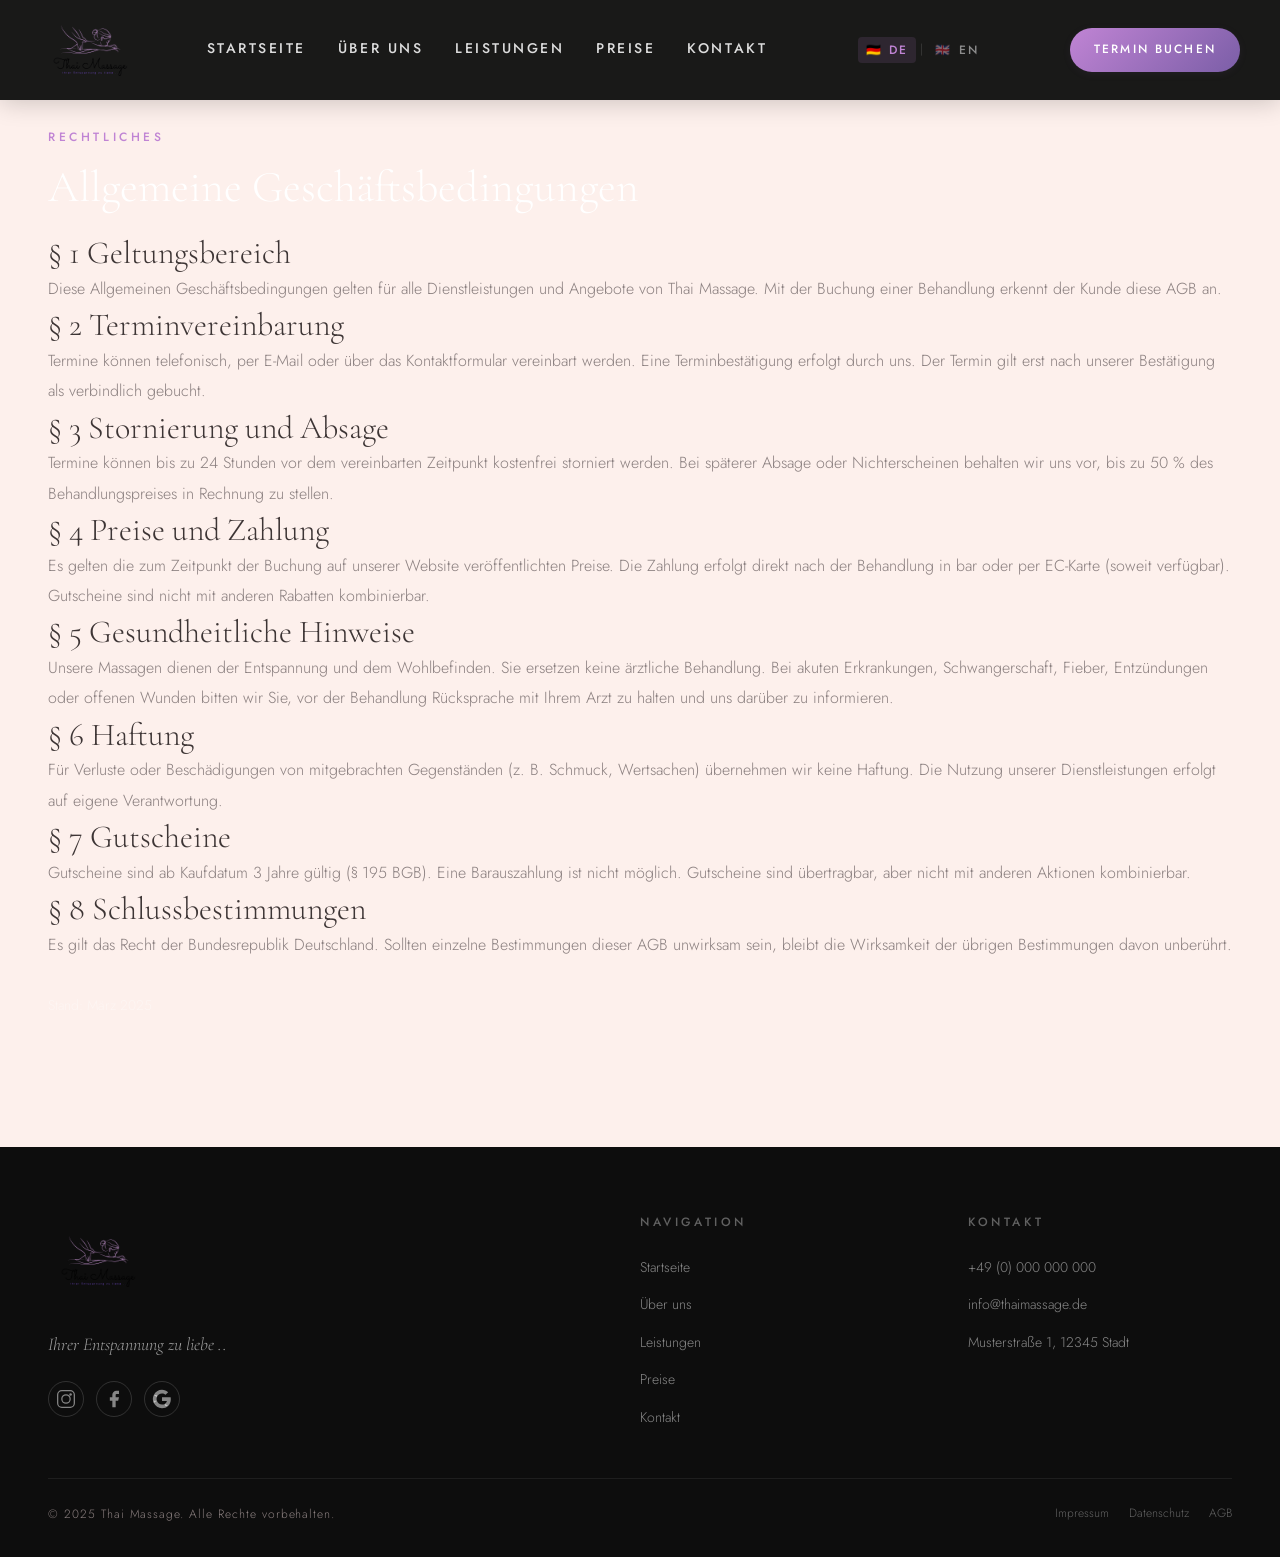
==== commit 94ac8f0e: "update commit" ====
--- a/agb.html
+++ b/agb.html
@@ -284,13 +284,57 @@
               Ihrer Entspannung zu liebe ..
             </p>
             <div class="footer__social">
-              <a href="#" class="footer__social-link" aria-label="Instagram"
-                >&#9651;</a
-              >
-              <a href="#" class="footer__social-link" aria-label="Facebook"
-                >f</a
-              >
-              <a href="#" class="footer__social-link" aria-label="Google">G</a>
+              <!-- Instagram -->
+              <a href="#" class="footer__social-link" aria-label="Instagram">
+                <svg
+                  width="20"
+                  height="20"
+                  viewBox="0 0 24 24"
+                  fill="none"
+                  stroke="currentColor"
+                  stroke-width="1.5"
+                  stroke-linecap="round"
+                  stroke-linejoin="round">
+                  <rect x="2" y="2" width="20" height="20" rx="5" ry="5" />
+                  <circle cx="12" cy="12" r="5" />
+                  <circle
+                    cx="17.5"
+                    cy="6.5"
+                    r="1.5"
+                    fill="currentColor"
+                    stroke="none" />
+                </svg>
+              </a>
+
+              <!-- Facebook -->
+              <a href="#" class="footer__social-link" aria-label="Facebook">
+                <svg
+                  width="20"
+                  height="20"
+                  viewBox="0 0 24 24"
+                  fill="currentColor">
+                  <path
+                    d="M18 2h-3a5 5 0 0 0-5 5v3H7v4h3v8h4v-8h3l1-4h-4V7a1 1 0 0 1 1-1h3V2z" />
+                </svg>
+              </a>
+
+              <!-- Google -->
+              <a href="#" class="footer__social-link" aria-label="Google">
+                <svg
+                  width="20"
+                  height="20"
+                  viewBox="0 0 24 24"
+                  fill="currentColor">
+                  <path
+                    d="M22.56 12.25c0-.78-.07-1.53-.2-2.25H12v4.26h5.92a5.06 5.06 0 0 1-2.2 3.32v2.77h3.57c2.08-1.92 3.28-4.74 3.28-8.1z" />
+                  <path
+                    d="M12 23c2.97 0 5.46-.98 7.28-2.66l-3.57-2.77c-.98.66-2.23 1.06-3.71 1.06-2.86 0-5.29-1.93-6.16-4.53H2.18v2.84C3.99 20.53 7.7 23 12 23z" />
+                  <path
+                    d="M5.84 14.09c-.22-.66-.35-1.36-.35-2.09s.13-1.43.35-2.09V7.07H2.18C1.43 8.55 1 10.22 1 12s.43 3.45 1.18 4.93l3.66-2.84z" />
+                  <path
+                    d="M12 5.38c1.62 0 3.06.56 4.21 1.64l3.15-3.15C17.45 2.09 14.97 1 12 1 7.7 1 3.99 3.47 2.18 7.07l3.66 2.84c.87-2.6 3.3-4.53 6.16-4.53z" />
+                </svg>
+              </a>
             </div>
           </div>
           <div>
--- a/css/base.css
+++ b/css/base.css
@@ -168,8 +168,16 @@
   font-weight: var(--fw-light);
   font-size: var(--fs-xl);
   line-height: var(--lh-snug);
-  color: var(--color-stone);
+  color: var(--color-white);
   margin-bottom: var(--space-4);
+}
+
+#section-title-leistungen {
+  color: var(--color-white);
+}
+
+#section-sub-id {
+  color: var(--color-white);
 }
 
 @media (min-width: 768px) {
--- a/css/sections.css
+++ b/css/sections.css
@@ -633,85 +633,3 @@
 .footer__legal a:hover {
   color: var(--color-lavender);
 }
-
-/* ----------------------------------------------------------
-   LEGAL PAGES (Impressum, Datenschutz, AGB)
----------------------------------------------------------- */
-
-#impressum,
-#datenschutz,
-#agb {
-  background: var(--color-cream) !important;
-}
-
-#impressum-h1,
-#datenschutz-h1,
-#agb-h1 {
-  color: var(--color-stone);
-}
-
-@media (min-width: 430px) {
-  #rechtliches {
-    margin-top: 3rem;
-  }
-}
-
-.legal-content {
-  position: relative;
-  z-index: 1;
-  max-width: 780px;
-  margin: 0 auto;
-  color: black;
-  font-family: "Gill Sans", "Gill Sans MT", Calibri, "Trebuchet MS", sans-serif;
-}
-
-.legal-content h2 {
-  font-family: "Gill Sans", "Gill Sans MT", Calibri, "Trebuchet MS", sans-serif;
-  font-weight: var(--fw-regular);
-  font-size: var(--fs-lg);
-  color: var(--color-black);
-  margin-top: var(--space-10);
-  margin-bottom: var(--space-4);
-}
-
-.legal-content h3 {
-  font-family: var(--font-serif);
-  font-weight: var(--fw-regular);
-  font-size: var(--fs-base);
-  color: black;
-  margin-top: var(--space-6);
-  margin-bottom: var(--space-3);
-}
-
-.legal-content p {
-  font-family: var(--font-sans);
-  font-weight: var(--fw-light);
-  font-size: var(--fs-base);
-  color: black;
-  line-height: var(--lh-loose);
-  margin-bottom: var(--space-4);
-}
-
-.legal-content ul {
-  list-style: disc;
-  padding-left: var(--space-6);
-  margin-bottom: var(--space-4);
-}
-
-.legal-content li {
-  font-family: var(--font-sans);
-  font-weight: var(--fw-light);
-  font-size: var(--fs-base);
-  color: black;
-  line-height: var(--lh-loose);
-  margin-bottom: var(--space-2);
-}
-
-.legal-content a {
-  color: var(--color-lavender);
-  transition: color var(--transition-fast);
-}
-
-.legal-content a:hover {
-  color: var(--color-white);
-}
--- a/css/contact.css
+++ b/css/contact.css
@@ -79,20 +79,6 @@
 /* ----------------------------------------------------------
      KONTAKT INFOS – Links
   ---------------------------------------------------------- */
-.contact-info {
-  display: flex;
-  flex-direction: column;
-  gap: var(--space-8);
-}
-
-.contact-info__title {
-  font-family: var(--font-serif);
-  font-weight: var(--fw-light);
-  font-size: var(--fs-xl);
-  color: var(--color-stone);
-  line-height: var(--lh-snug);
-}
-
 .contact-info__desc {
   font-family: var(--font-sans);
   font-weight: var(--fw-light);
@@ -221,19 +207,17 @@
 }
 
 .contact-form {
-  background: var(--color-white);
-  border-radius: var(--radius-lg);
-  padding: var(--space-8);
-  border: 1px solid var(--color-border);
-  box-shadow: var(--shadow-card);
-  display: flex;
-  flex-direction: column;
-  gap: var(--space-5);
+  background: rgba(255, 255, 255, 0.04);
+  border: 1px solid rgba(192, 132, 212, 0.15);
+  border-radius: var(--radius-xl);
+  padding: var(--space-8) var(--space-6);
+  backdrop-filter: blur(12px);
+  -webkit-backdrop-filter: blur(12px);
 }
 
 @media (min-width: 768px) {
   .contact-form {
-    padding: var(--space-10);
+    padding: var(--space-10) var(--space-8);
   }
 }
 
@@ -241,8 +225,8 @@
   font-family: var(--font-serif);
   font-weight: var(--fw-light);
   font-size: var(--fs-lg);
-  color: var(--color-stone);
-  margin-bottom: var(--space-2);
+  color: var(--color-white);
+  margin-bottom: var(--space-6);
 }
 
 .contact-form__subtitle {
@@ -432,9 +416,8 @@
 
 .booking__title {
   font-family: var(--font-serif);
-  font-weight: var(--fw-light);
+  font-weight: 600;
   font-size: var(--fs-xl);
-  font-weight: 600;
   color: black;
   margin-bottom: var(--space-4);
   line-height: var(--lh-snug);
@@ -448,9 +431,8 @@
 
 .booking__desc {
   font-family: var(--font-sans);
-  font-weight: var(--fw-light);
+  font-weight: 100;
   font-size: var(--fs-base);
-  font-weight: 100;
   color: black;
   line-height: var(--lh-loose);
   margin-bottom: var(--space-8);
@@ -480,52 +462,6 @@
 }
 
 /* ----------------------------------------------------------
-     KARTE / ANFAHRT
-  ---------------------------------------------------------- */
-.map-section {
-  background: var(--color-surface);
-}
-
-.map-section__inner {
-  display: grid;
-  grid-template-columns: 1fr;
-  gap: var(--space-8);
-}
-
-@media (min-width: 1024px) {
-  .map-section__inner {
-    grid-template-columns: 1fr 2fr;
-    align-items: center;
-  }
-}
-
-.map-section__info {
-  display: flex;
-  flex-direction: column;
-  gap: var(--space-5);
-}
-
-.map-section__info .section-title {
-  font-size: var(--fs-xl);
-}
-
-.map-embed {
-  width: 100%;
-  height: 380px;
-  border-radius: var(--radius-lg);
-  overflow: hidden;
-  border: 1px solid var(--color-border);
-  box-shadow: var(--shadow-md);
-}
-
-.map-embed iframe {
-  width: 100%;
-  height: 100%;
-  border: none;
-  display: block;
-}
-
-/* ----------------------------------------------------------
    KONTAKT – Grid (Infos + Formular)
 ---------------------------------------------------------- */
 .contact-grid {
@@ -543,7 +479,7 @@
   .contact-grid {
     grid-template-columns: 1fr 1.2fr;
     gap: var(--space-16);
-    align-items: start;
+    align-items: stretch;
   }
 }
 
@@ -560,6 +496,7 @@
   display: flex;
   flex-direction: column;
   gap: var(--space-8);
+  height: 100%;
   font-family: "Gill Sans", "Gill Sans MT", Calibri, "Trebuchet MS", sans-serif;
 }
 
@@ -655,31 +592,27 @@
 }
 
 /* ----------------------------------------------------------
+   Mini-Map in Kontakt-Info (linke Spalte)
+---------------------------------------------------------- */
+.contact-info__map {
+  border-radius: var(--radius-lg);
+  overflow: hidden;
+  border: 1px solid rgba(192, 132, 212, 0.15);
+  margin-top: var(--space-2);
+  flex: 1;
+}
+
+.contact-info__map iframe {
+  display: block;
+  width: 100%;
+  height: 100%;
+  min-height: 200px;
+  border-radius: var(--radius-lg);
+}
+
+/* ----------------------------------------------------------
    KONTAKT – Formular (rechte Spalte)
 ---------------------------------------------------------- */
-.contact-form {
-  background: rgba(255, 255, 255, 0.04);
-  border: 1px solid rgba(192, 132, 212, 0.15);
-  border-radius: var(--radius-xl);
-  padding: var(--space-8) var(--space-6);
-  backdrop-filter: blur(12px);
-  -webkit-backdrop-filter: blur(12px);
-}
-
-@media (min-width: 768px) {
-  .contact-form {
-    padding: var(--space-10) var(--space-8);
-  }
-}
-
-.contact-form__title {
-  font-family: var(--font-serif);
-  font-weight: var(--fw-light);
-  font-size: var(--fs-lg);
-  color: var(--color-white);
-  margin-bottom: var(--space-6);
-}
-
 .contact-form__group {
   display: flex;
   flex-direction: column;
@@ -788,36 +721,47 @@
 }
 
 /* ----------------------------------------------------------
-   KONTAKT – Google Maps
+   KARTE / ANFAHRT
 ---------------------------------------------------------- */
-.contact-map-section {
-  background: var(--color-deep);
-}
-
-.contact-map-section .section-title {
-  color: var(--color-white);
-}
-
-.contact-map-section .section-label {
-  color: var(--color-lavender);
-}
-
-.contact-map {
-  position: relative;
-  z-index: 1;
-  border-radius: var(--radius-xl);
+.map-section {
+  background: var(--color-surface);
+}
+
+.map-section__inner {
+  display: grid;
+  grid-template-columns: 1fr;
+  gap: var(--space-8);
+}
+
+@media (min-width: 1024px) {
+  .map-section__inner {
+    grid-template-columns: 1fr 2fr;
+    align-items: center;
+  }
+}
+
+.map-section__info {
+  display: flex;
+  flex-direction: column;
+  gap: var(--space-5);
+}
+
+.map-section__info .section-title {
+  font-size: var(--fs-xl);
+}
+
+.map-embed {
+  width: 100%;
+  height: 380px;
+  border-radius: var(--radius-lg);
   overflow: hidden;
-  border: 1px solid rgba(192, 132, 212, 0.15);
-}
-
-.contact-map iframe {
+  border: 1px solid var(--color-border);
+  box-shadow: var(--shadow-md);
+}
+
+.map-embed iframe {
+  width: 100%;
+  height: 100%;
+  border: none;
   display: block;
-  width: 100%;
-  height: 400px;
-}
-
-@media (min-width: 768px) {
-  .contact-map iframe {
-    height: 500px;
-  }
-}
+}
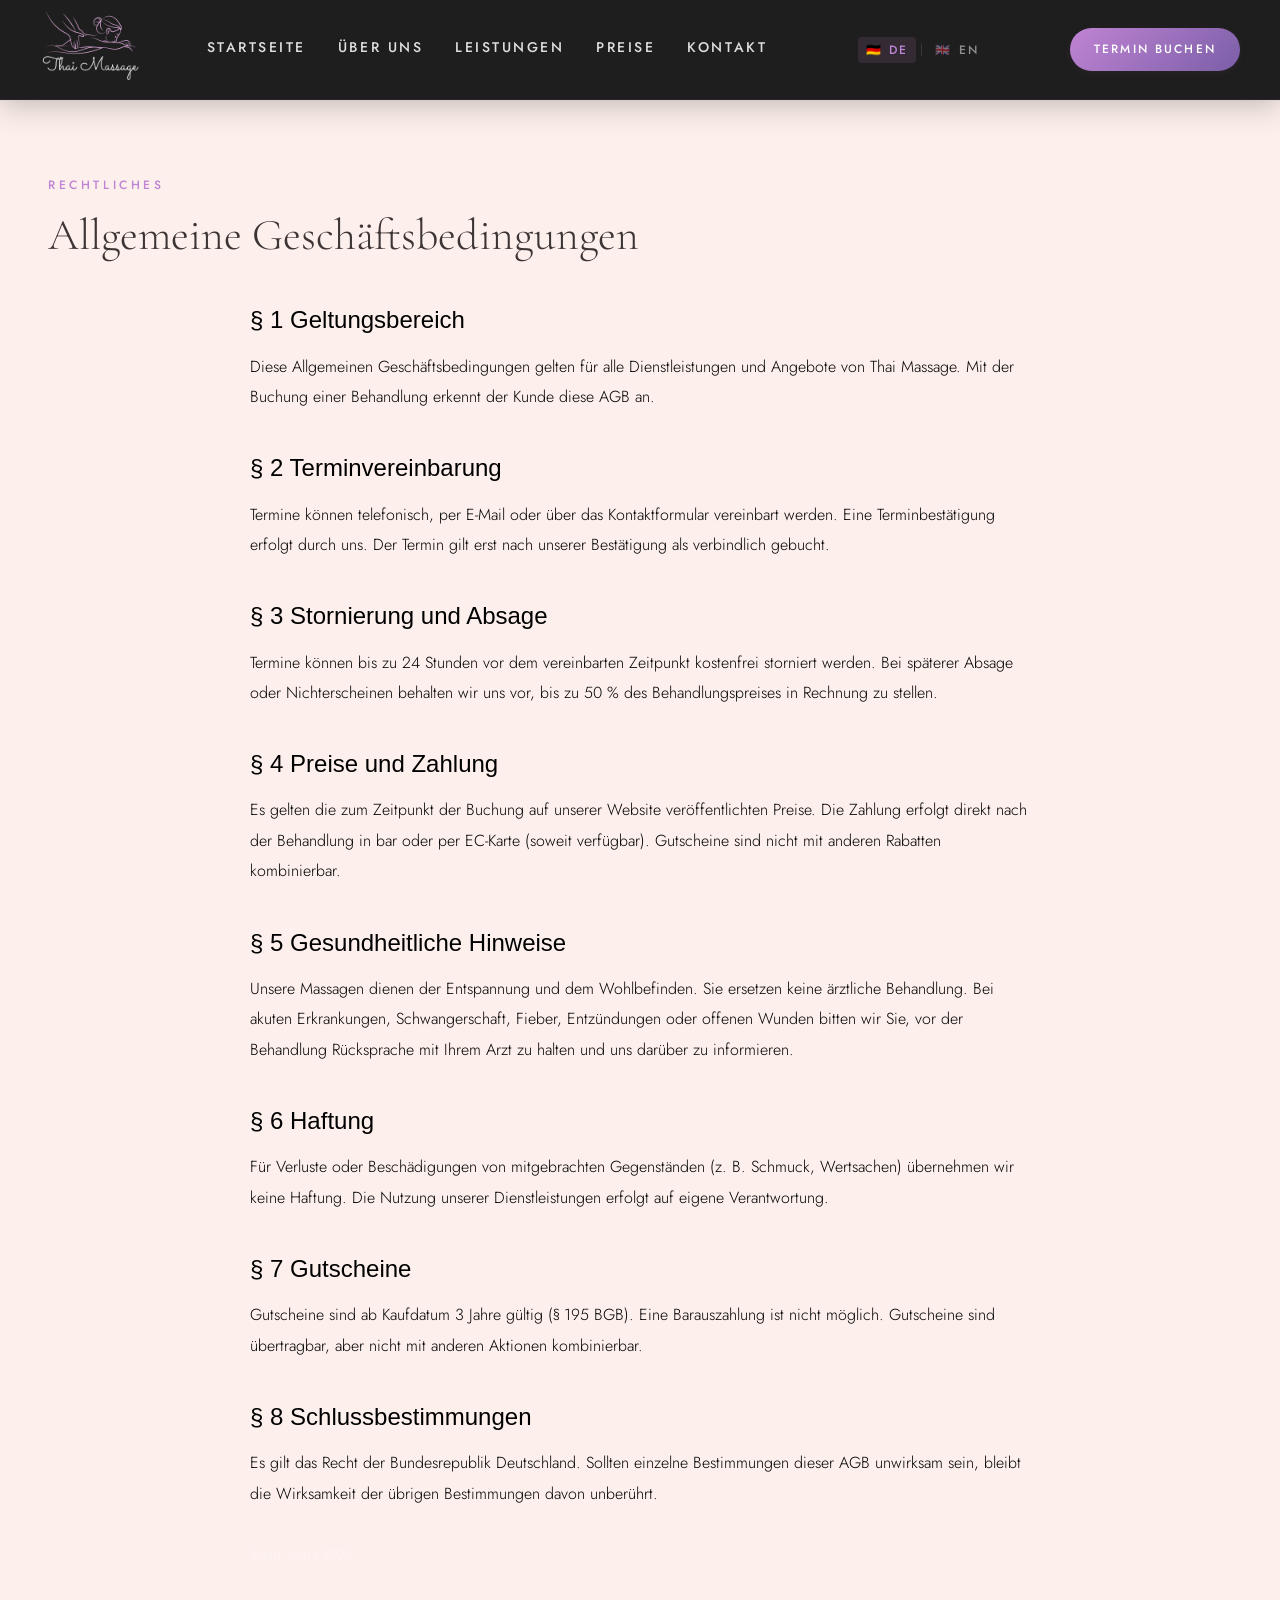
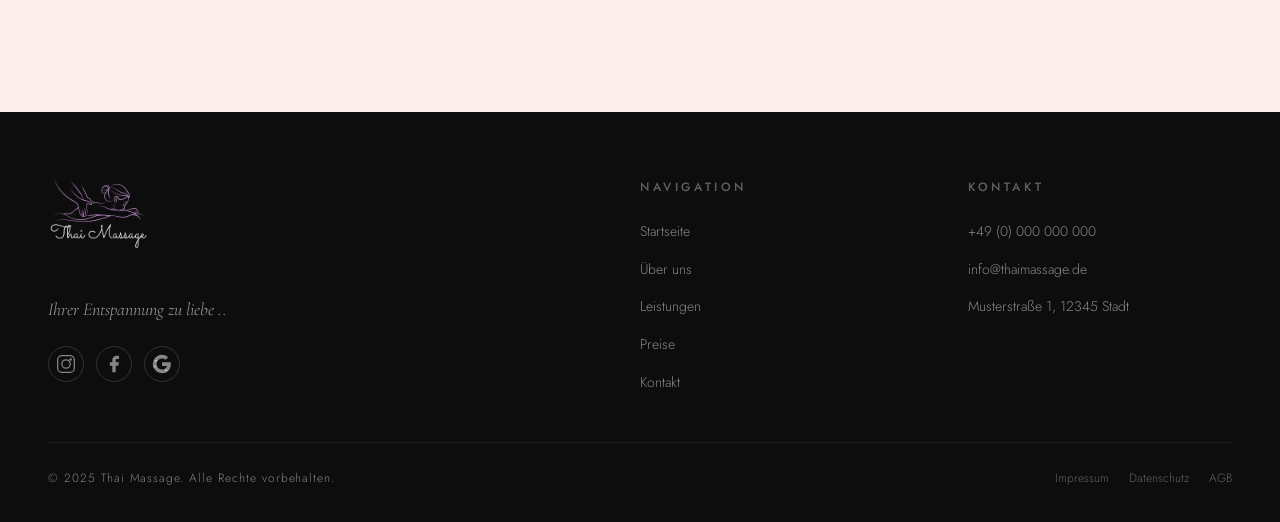
==== commit 2b16a298: "update commit" ====
--- a/agb.html
+++ b/agb.html
@@ -437,7 +437,43 @@
         </div>
       </div>
     </footer>
-
+    <!-- DSGVO / Datenschutz Hinweis -->
+    <div
+      class="cookie-banner"
+      id="cookieBanner"
+      role="dialog"
+      aria-live="polite"
+      aria-label="Datenschutzhinweis"
+      hidden>
+      <div class="cookie-banner__inner">
+        <p
+          class="cookie-banner__text"
+          data-de="Wir verwenden keine Tracking-Cookies. Für eine bessere Nutzung speichern wir nur Ihre Spracheinstellung. Mehr Infos in der Datenschutzerklärung."
+          data-en="We do not use tracking cookies. For a better experience we only store your language setting. More info in the privacy policy.">
+          Wir verwenden keine Tracking-Cookies. Für eine bessere Nutzung
+          speichern wir nur Ihre Spracheinstellung. Mehr Infos in der
+          Datenschutzerklärung.
+        </p>
+
+        <div class="cookie-banner__actions">
+          <a
+            class="cookie-banner__link"
+            href="datenschutz.html"
+            data-de="Datenschutz"
+            data-en="Privacy policy"
+            >Datenschutz</a
+          >
+          <button
+            class="cookie-banner__btn"
+            id="cookieAcceptBtn"
+            type="button"
+            data-de="OK"
+            data-en="OK">
+            OK
+          </button>
+        </div>
+      </div>
+    </div>
     <script src="js/main.js"></script>
   </body>
 </html>
--- a/css/base.css
+++ b/css/base.css
@@ -343,3 +343,106 @@
   clip: rect(0 0 0 0);
   white-space: nowrap;
 }
+
+/* ----------------------------------------------------------
+   DSGVO / Cookie Hinweis (Demo)
+---------------------------------------------------------- */
+.cookie-banner[hidden] {
+  display: none;
+}
+
+.cookie-banner {
+  position: fixed;
+  left: 16px;
+  right: 16px;
+  bottom: 16px;
+  z-index: 2000;
+}
+
+.cookie-banner__inner {
+  max-width: 980px;
+  margin: 0 auto;
+  padding: 14px 16px;
+  border-radius: 18px;
+
+  background: rgba(15, 15, 18, 0.72);
+  backdrop-filter: blur(14px);
+  -webkit-backdrop-filter: blur(14px);
+
+  border: 1px solid rgba(192, 132, 212, 0.22);
+  box-shadow: 0 18px 60px rgba(0, 0, 0, 0.35);
+
+  display: flex;
+  align-items: center;
+  justify-content: space-between;
+  gap: 16px;
+}
+
+.cookie-banner__text {
+  margin: 0;
+  font-family: var(--font-sans);
+  font-weight: var(--fw-light);
+  font-size: var(--fs-sm);
+  line-height: 1.45;
+  color: rgba(255, 255, 255, 0.78);
+}
+
+.cookie-banner__actions {
+  display: flex;
+  align-items: center;
+  gap: 12px;
+  flex-shrink: 0;
+}
+
+.cookie-banner__link {
+  font-family: var(--font-sans);
+  font-size: var(--fs-sm);
+  color: rgba(192, 132, 212, 0.9);
+  text-decoration: none;
+  border-bottom: 1px solid rgba(192, 132, 212, 0.35);
+}
+
+.cookie-banner__link:hover {
+  color: var(--color-white);
+  border-bottom-color: rgba(255, 255, 255, 0.35);
+}
+
+.cookie-banner__btn {
+  appearance: none;
+  border: none;
+  cursor: pointer;
+
+  padding: 10px 14px;
+  border-radius: 999px;
+
+  background: linear-gradient(
+    135deg,
+    var(--color-lavender),
+    var(--color-violet)
+  );
+  color: var(--color-white);
+
+  font-family: var(--font-sans);
+  font-weight: var(--fw-medium);
+  font-size: var(--fs-sm);
+  letter-spacing: var(--ls-wide);
+  text-transform: uppercase;
+
+  transition: transform 0.15s ease, box-shadow 0.15s ease;
+  box-shadow: 0 12px 36px rgba(123, 94, 167, 0.35);
+}
+
+.cookie-banner__btn:hover {
+  transform: translateY(-1px);
+}
+
+@media (max-width: 640px) {
+  .cookie-banner__inner {
+    flex-direction: column;
+    align-items: stretch;
+  }
+
+  .cookie-banner__actions {
+    justify-content: space-between;
+  }
+}
--- a/css/navbar.css
+++ b/css/navbar.css
@@ -14,10 +14,11 @@
   width: 100%;
   height: var(--navbar-height);
   z-index: 1000;
-  background: rgba(13, 13, 13, 0.95);
-  backdrop-filter: blur(12px);
-  -webkit-backdrop-filter: blur(12px);
-  box-shadow: 0 2px 24px rgba(0, 0, 0, 0.2);
+  background: rgba(13, 13, 13, 0.92);
+  backdrop-filter: blur(16px);
+  -webkit-backdrop-filter: blur(16px);
+  box-shadow: 0 1px 0 rgba(192, 132, 212, 0.08), 0 4px 30px rgba(0, 0, 0, 0.25);
+  border-bottom: 1px solid rgba(255, 255, 255, 0.04);
 }
 
 .navbar__inner {
@@ -36,16 +37,22 @@
 .navbar__logo {
   display: flex;
   align-items: center;
+  position: relative;
+  z-index: 2;
 }
 
 .navbar__logo img {
   height: 100px;
   width: auto;
-  transition: transform var(--transition-base);
+  object-fit: contain;
+  filter: brightness(1.15) contrast(1.05);
+  transition: transform 0.3s ease, filter 0.3s ease;
+  margin-top: 1rem;
 }
 
 .navbar__logo:hover img {
-  transform: scale(1.04);
+  transform: scale(1.05);
+  filter: brightness(1.2) contrast(1.05);
 }
 
 /* ----------------------------------------------------------
--- a/css/sections.css
+++ b/css/sections.css
@@ -505,6 +505,10 @@
   .price-table__head {
     display: none; /* Head ausblenden, weil wir stacken */
   }
+
+  #price {
+    margin-top: 1rem;
+  }
 }
 
 /* ----------------------------------------------------------
@@ -633,3 +637,85 @@
 .footer__legal a:hover {
   color: var(--color-lavender);
 }
+
+/* ----------------------------------------------------------
+   LEGAL PAGES (Impressum, Datenschutz, AGB)
+---------------------------------------------------------- */
+
+#impressum,
+#datenschutz,
+#agb {
+  background: var(--color-cream) !important;
+}
+
+#impressum-h1,
+#datenschutz-h1,
+#agb-h1 {
+  color: var(--color-stone);
+}
+
+@media (min-width: 430px) {
+  #rechtliches {
+    margin-top: 3rem;
+  }
+}
+
+.legal-content {
+  position: relative;
+  z-index: 1;
+  max-width: 780px;
+  margin: 0 auto;
+  color: black;
+  font-family: "Gill Sans", "Gill Sans MT", Calibri, "Trebuchet MS", sans-serif;
+}
+
+.legal-content h2 {
+  font-family: "Gill Sans", "Gill Sans MT", Calibri, "Trebuchet MS", sans-serif;
+  font-weight: var(--fw-regular);
+  font-size: var(--fs-lg);
+  color: var(--color-black);
+  margin-top: var(--space-10);
+  margin-bottom: var(--space-4);
+}
+
+.legal-content h3 {
+  font-family: var(--font-serif);
+  font-weight: var(--fw-regular);
+  font-size: var(--fs-base);
+  color: black;
+  margin-top: var(--space-6);
+  margin-bottom: var(--space-3);
+}
+
+.legal-content p {
+  font-family: var(--font-sans);
+  font-weight: var(--fw-light);
+  font-size: var(--fs-base);
+  color: black;
+  line-height: var(--lh-loose);
+  margin-bottom: var(--space-4);
+}
+
+.legal-content ul {
+  list-style: disc;
+  padding-left: var(--space-6);
+  margin-bottom: var(--space-4);
+}
+
+.legal-content li {
+  font-family: var(--font-sans);
+  font-weight: var(--fw-light);
+  font-size: var(--fs-base);
+  color: black;
+  line-height: var(--lh-loose);
+  margin-bottom: var(--space-2);
+}
+
+.legal-content a {
+  color: var(--color-lavender);
+  transition: color var(--transition-fast);
+}
+
+.legal-content a:hover {
+  color: var(--color-white);
+}
